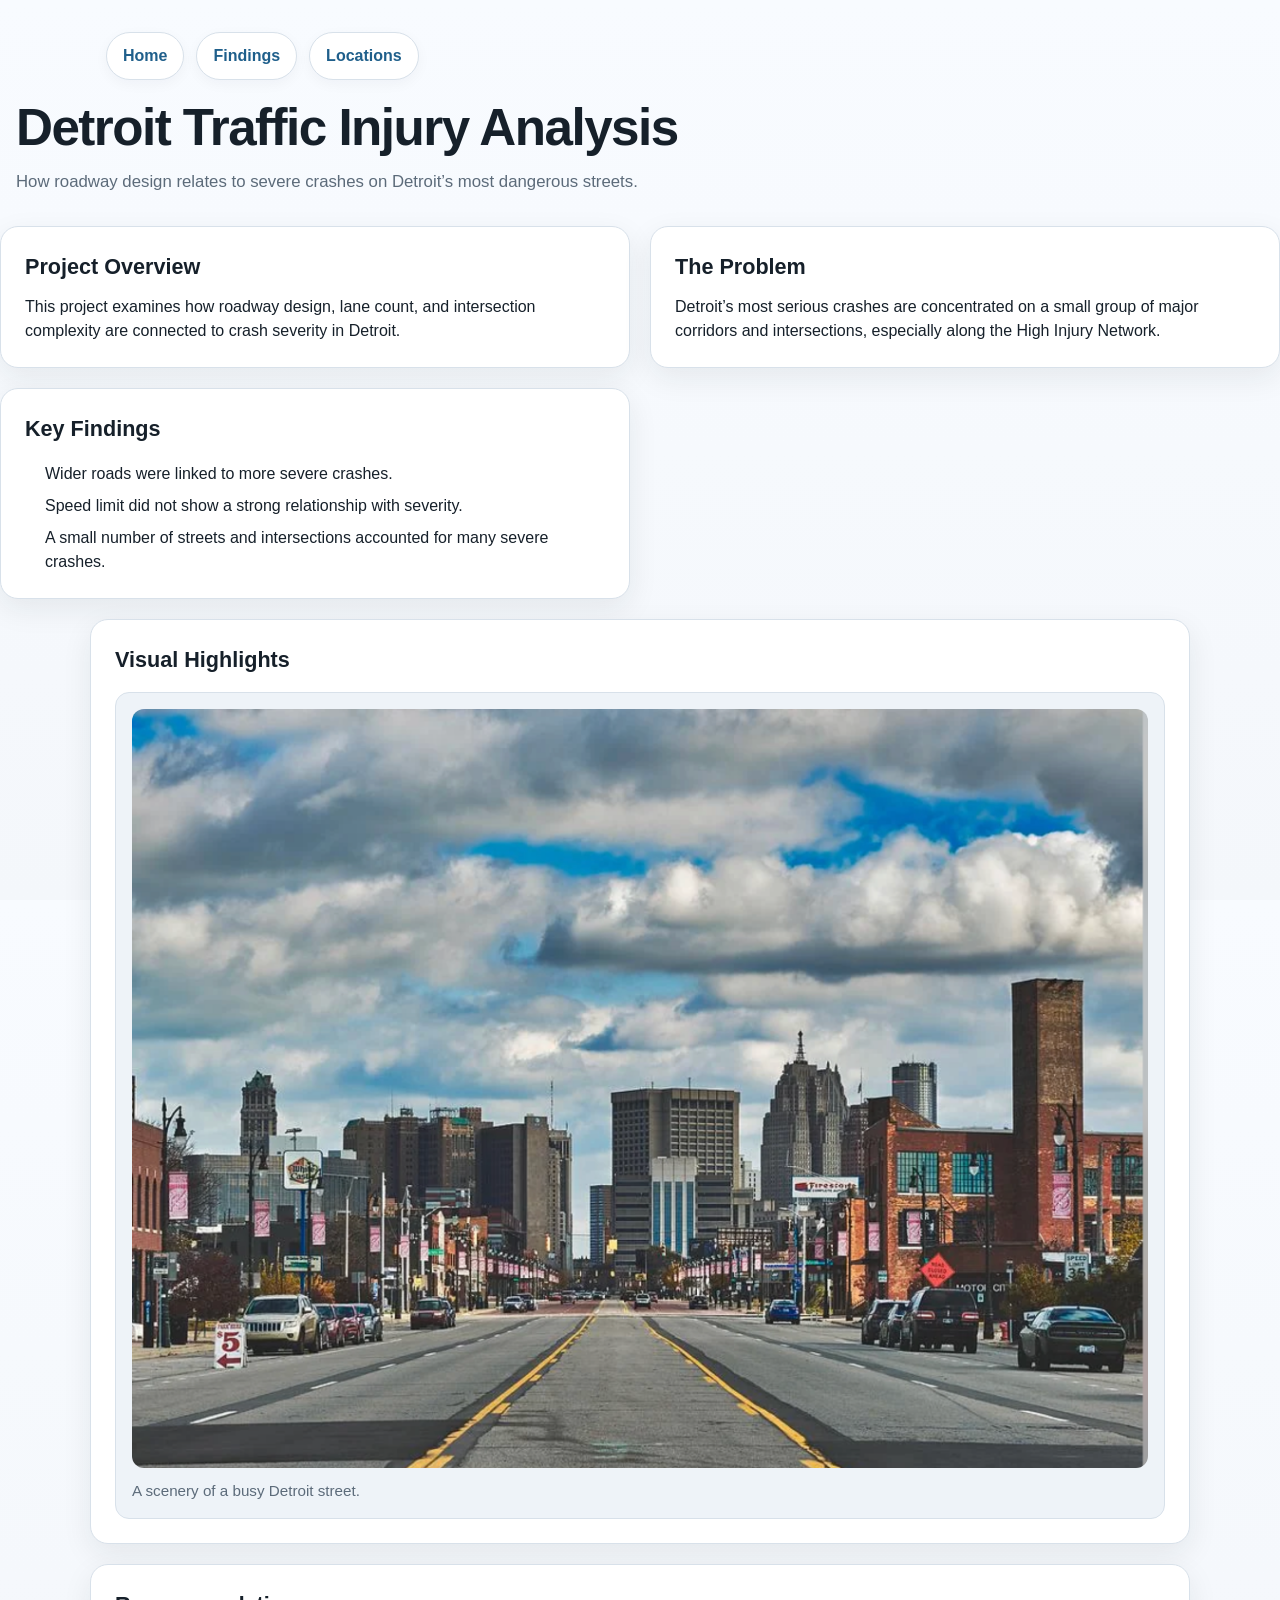
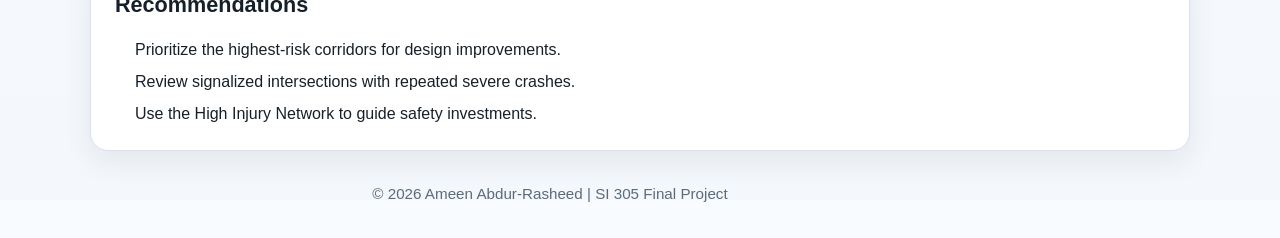
==== index.html @ bc42aa15 "Update index.html" ====
<!DOCTYPE html>
<html lang="en">
<head>
  <meta charset="UTF-8">
  <meta name="viewport" content="width=device-width, initial-scale=1.0">
  <title>Detroit Traffic Injury Analysis</title>
  <link rel="stylesheet" href="style.css">
  <link rel="stylesheet" href="reset.css">
</head>

<body>
  <header>
    <nav>
      <a href="index.html">Home</a>
      <a href="findings.html">Findings</a>
      <a href="locations.html">Locations</a>
    </nav>
    <h1>Detroit Traffic Injury Analysis</h1>
    <p>How roadway design relates to severe crashes on Detroit’s most dangerous streets.</p>
  </header>

  <main>
    <section>
      <h2>Project Overview</h2>
      <p>This project examines how roadway design, lane count, and intersection complexity are connected to crash severity in Detroit.</p>
    </section>

    <section>
      <h2>The Problem</h2>
      <p>Detroit’s most serious crashes are concentrated on a small group of major corridors and intersections, especially along the High Injury Network.</p>
    </section>

    <section>
      <h2>Key Findings</h2>
      <ul>
        <li>Wider roads were linked to more severe crashes.</li>
        <li>Speed limit did not show a strong relationship with severity.</li>
        <li>A small number of streets and intersections accounted for many severe crashes.</li>
      </ul>
    </section>

    <section>
      <h2>Visual Highlights</h2>

      <figure>
        <img src="img.detroit.png" alt="A Detroit street scene showing a busy roadway and city traffic">
        <figcaption>A scenery of a busy Detroit street.</figcaption>
      </figure>
      <!-- <p>The detailed charts and map used in the report support these findings and appear in the full project materials.</p> -->
    </section>
    <section>
      <h2>Recommendations</h2>
      <ul>
        <li>Prioritize the highest-risk corridors for design improvements.</li>
        <li>Review signalized intersections with repeated severe crashes.</li>
        <li>Use the High Injury Network to guide safety investments.</li>
      </ul>
    </section>
  </main>
    <footer>
        <p>&copy; 2026 Ameen Abdur-Rasheed | SI 305 Final Project</p>
    </footer>
</body>
</html>
---- style.css ----
/* styling the index.html */


:root {
  --bg: #f4f7fb;
  --surface: #ffffff;
  --surface-alt: #eef3f8;
  --text: #16202a;
  --muted: #5c6b7a;
  --accent: #1f5f8b;
  --accent-dark: #174963;
  --border: #d8e1ea;
  --shadow: 0 10px 30px rgba(22, 32, 42, 0.08);
  --radius: 18px;
}

* {
  box-sizing: border-box;
}

html {
  scroll-behavior: smooth;
}

body {
  margin: 0;
  font-family: Arial, Helvetica, sans-serif;
  background: linear-gradient(180deg, #f8fbff 0%, var(--bg) 100%);
  color: var(--text);
  line-height: 1.6;
}

a {
  color: var(--accent);
  text-decoration: none;
}

a:hover,
a:focus-visible {
  color: var(--accent-dark);
  text-decoration: underline;
}

header,
main,
footer {
  width: 100%;
}

header > *,
main > *,
footer > * {
  width: min(100%, 1100px);
  margin-left: auto;
  margin-right: auto;
  padding-left: 1rem;
  padding-right: 1rem;
}

header {
  padding: 2rem 0 1rem;
}

nav {
  display: flex;
  flex-wrap: wrap;
  gap: 0.75rem;
  margin-bottom: 1.25rem;
}

nav a {
  display: inline-block;
  padding: 0.7rem 1rem;
  border: 1px solid var(--border);
  border-radius: 999px;
  background: var(--surface);
  box-shadow: 0 4px 14px rgba(22, 32, 42, 0.04);
  font-weight: 700;
}

nav a:hover,
nav a:focus-visible {
  background: var(--accent);
  color: #fff;
  text-decoration: none;
}

h1 {
  margin: 0;
  font-size: clamp(2rem, 4vw, 3.4rem);
  line-height: 1.1;
  letter-spacing: -0.03em;
}

header p {
  margin: 0.75rem 0 0;
  color: var(--muted);
  font-size: 1.05rem;
}

main {
  display: grid;
  gap: 1.25rem;
  padding: 1rem 0 2rem;
}

section {
  background: var(--surface);
  border: 1px solid var(--border);
  border-radius: var(--radius);
  box-shadow: var(--shadow);
  padding: 1.5rem;
}

h2 {
  margin: 0 0 0.75rem;
  font-size: 1.35rem;
}

p {
  margin: 0;
}

section p + p,
section ul {
  margin-top: 1rem;
}

ul {
  margin: 0;
  padding-left: 1.25rem;
}

li + li {
  margin-top: 0.5rem;
}

figure {
  margin: 1rem 0 0;
  padding: 1rem;
  background: var(--surface-alt);
  border-radius: 14px;
  border: 1px solid var(--border);
}

img {
  width: 100%;
  height: auto;
  display: block;
  border-radius: 12px;
}

figcaption {
  margin-top: 0.75rem;
  color: var(--muted);
  font-size: 0.95rem;
}

footer {
  padding: 0 0 2rem;
}

footer p {
  text-align: center;
  color: var(--muted);
  font-size: 0.95rem;
}

@media (min-width: 800px) {
  main {
    grid-template-columns: repeat(2, minmax(0, 1fr));
  }

  main > section:nth-child(4),
  main > section:nth-child(5) {
    grid-column: 1 / -1;
  }
}
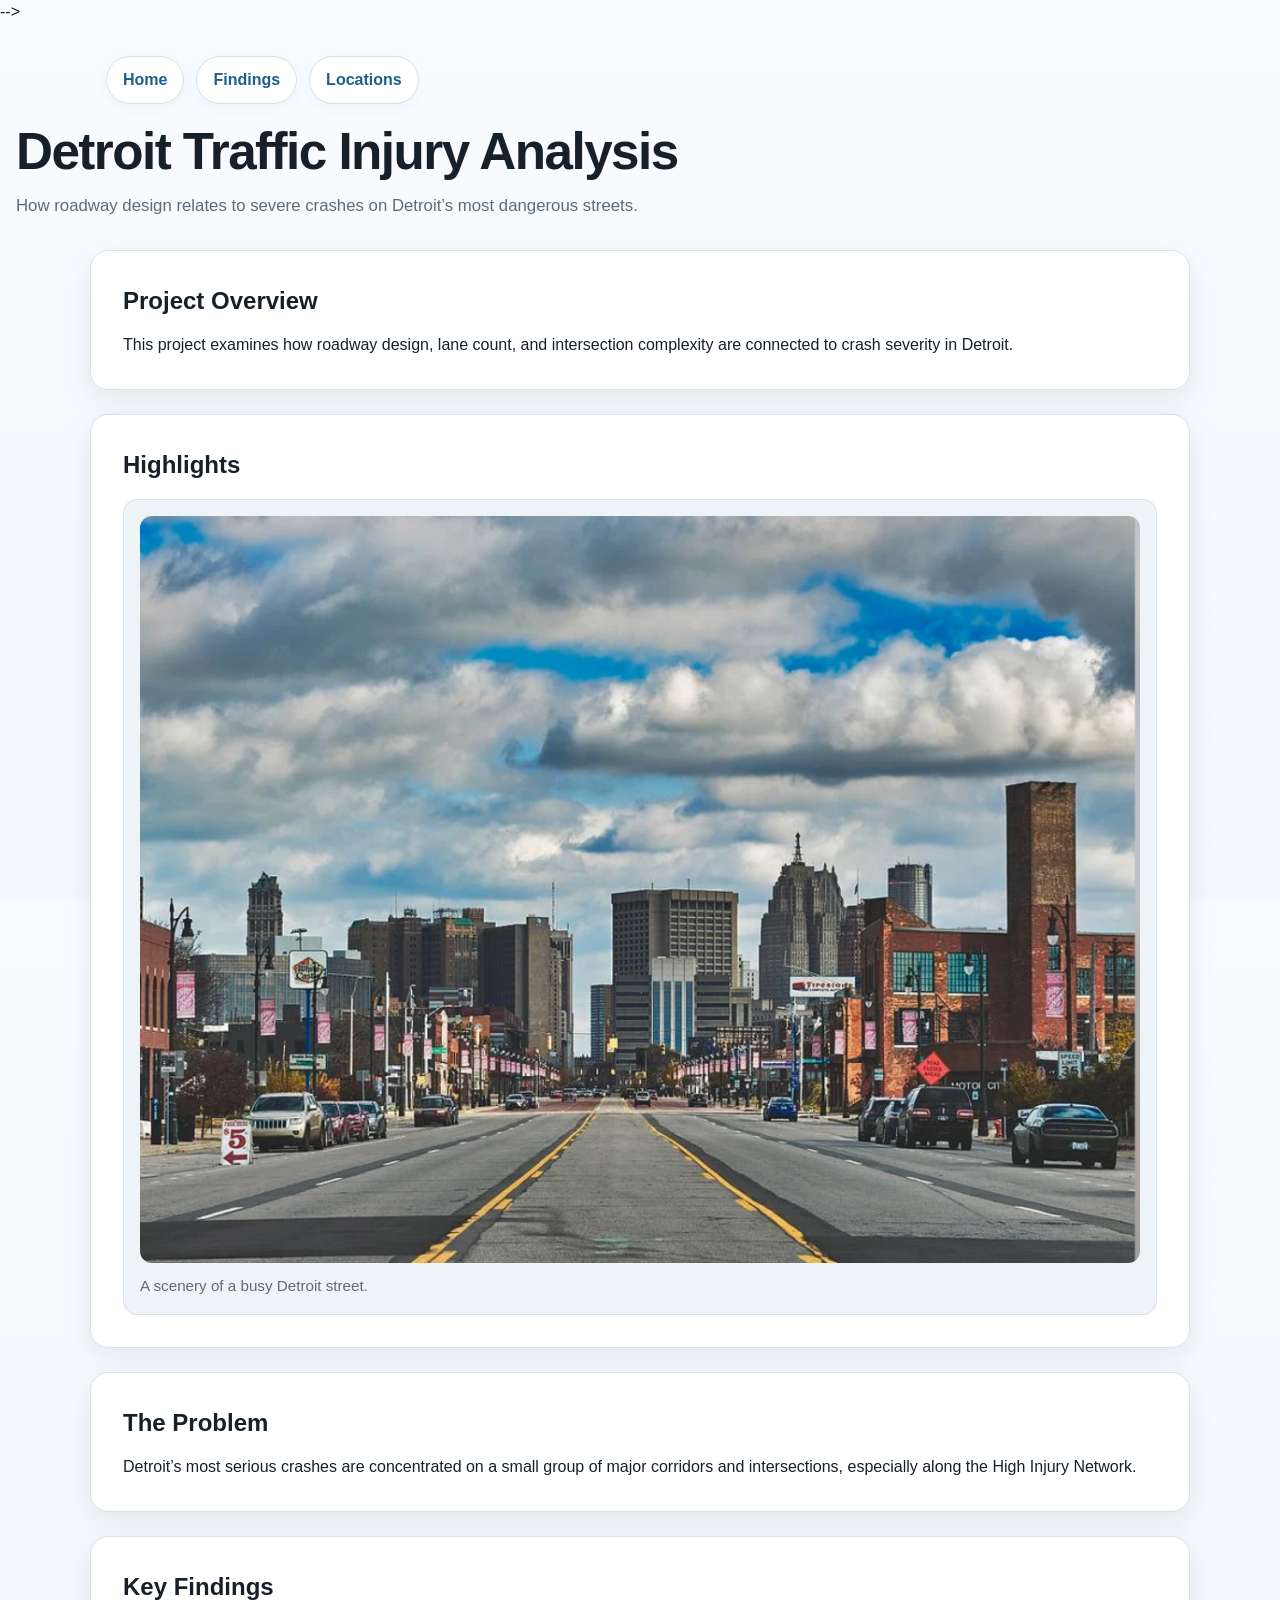
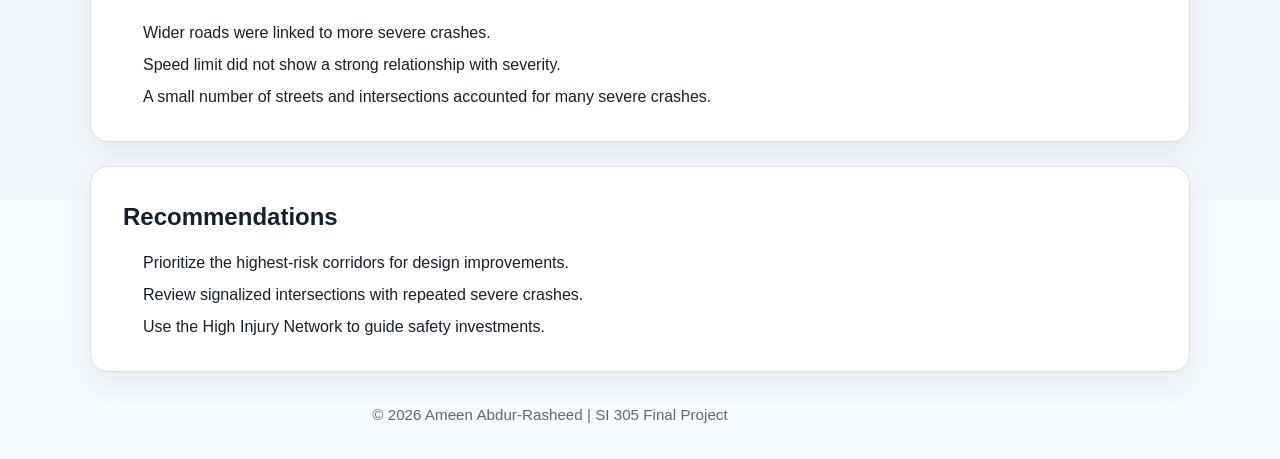
==== commit fbe78062: "Update index.html and style.css" ====
--- a/index.html
+++ b/index.html
@@ -1,4 +1,4 @@
-<!DOCTYPE html>
+<!-- <!DOCTYPE html>
 <html lang="en">
 <head>
   <meta charset="UTF-8">
@@ -47,7 +47,7 @@
         <figcaption>A scenery of a busy Detroit street.</figcaption>
       </figure>
       <!-- <p>The detailed charts and map used in the report support these findings and appear in the full project materials.</p> -->
-    </section>
+    <!-- </section>
     <section>
       <h2>Recommendations</h2>
       <ul>
@@ -61,4 +61,68 @@
         <p>&copy; 2026 Ameen Abdur-Rasheed | SI 305 Final Project</p>
     </footer>
 </body>
-</html>+</html> --> -->
+
+<!DOCTYPE html>
+<html lang="en">
+<head>
+  <meta charset="UTF-8">
+  <meta name="viewport" content="width=device-width, initial-scale=1.0">
+  <title>Detroit Traffic Injury Analysis</title>
+  <link rel="stylesheet" href="style.css">
+  <link rel="stylesheet" href="reset.css">
+</head>
+<body>
+  <header>
+    <nav>
+      <a href="index.html">Home</a>
+      <a href="findings.html">Findings</a>
+      <a href="locations.html">Locations</a>
+    </nav>
+    <h1>Detroit Traffic Injury Analysis</h1>
+    <p>How roadway design relates to severe crashes on Detroit’s most dangerous streets.</p>
+  </header>
+
+  <main>
+    <section>
+      <h2>Project Overview</h2>
+      <p>This project examines how roadway design, lane count, and intersection complexity are connected to crash severity in Detroit.</p>
+    </section>
+
+    <section>
+      <h2>Highlights</h2>
+      <figure>
+        <img src="img.detroit.png" alt="A Detroit street scene showing a busy roadway and city traffic">
+        <figcaption>A scenery of a busy Detroit street.</figcaption>
+      </figure>
+    </section>
+
+    <section>
+      <h2>The Problem</h2>
+      <p>Detroit’s most serious crashes are concentrated on a small group of major corridors and intersections, especially along the High Injury Network.</p>
+    </section>
+
+    <section>
+      <h2>Key Findings</h2>
+      <ul>
+        <li>Wider roads were linked to more severe crashes.</li>
+        <li>Speed limit did not show a strong relationship with severity.</li>
+        <li>A small number of streets and intersections accounted for many severe crashes.</li>
+      </ul>
+    </section>
+
+    <section>
+      <h2>Recommendations</h2>
+      <ul>
+        <li>Prioritize the highest-risk corridors for design improvements.</li>
+        <li>Review signalized intersections with repeated severe crashes.</li>
+        <li>Use the High Injury Network to guide safety investments.</li>
+      </ul>
+    </section>
+  </main>
+
+  <footer>
+    <p>&copy; 2026 Ameen Abdur-Rasheed | SI 305 Final Project</p>
+  </footer>
+</body>
+</html>
--- a/style.css
+++ b/style.css
@@ -1,5 +1,181 @@
 /* styling the index.html */
 
+
+/* :root {
+  --bg: #f4f7fb;
+  --surface: #ffffff;
+  --surface-alt: #eef3f8;
+  --text: #16202a;
+  --muted: #5c6b7a;
+  --accent: #1f5f8b;
+  --accent-dark: #174963;
+  --border: #d8e1ea;
+  --shadow: 0 10px 30px rgba(22, 32, 42, 0.08);
+  --radius: 18px;
+}
+
+* {
+  box-sizing: border-box;
+}
+
+html {
+  scroll-behavior: smooth;
+}
+
+body {
+  margin: 0;
+  font-family: Arial, Helvetica, sans-serif;
+  background: linear-gradient(180deg, #f8fbff 0%, var(--bg) 100%);
+  color: var(--text);
+  line-height: 1.6;
+}
+
+a {
+  color: var(--accent);
+  text-decoration: none;
+}
+
+a:hover,
+a:focus-visible {
+  color: var(--accent-dark);
+  text-decoration: underline;
+}
+
+header,
+main,
+footer {
+  width: 100%;
+}
+
+header > *,
+main > *,
+footer > * {
+  width: min(100%, 1100px);
+  margin-left: auto;
+  margin-right: auto;
+  padding-left: 1rem;
+  padding-right: 1rem;
+}
+
+header {
+  padding: 2rem 0 1rem;
+}
+
+nav {
+  display: flex;
+  flex-wrap: wrap;
+  gap: 0.75rem;
+  margin-bottom: 1.25rem;
+}
+
+nav a {
+  display: inline-block;
+  padding: 0.7rem 1rem;
+  border: 1px solid var(--border);
+  border-radius: 999px;
+  background: var(--surface);
+  box-shadow: 0 4px 14px rgba(22, 32, 42, 0.04);
+  font-weight: 700;
+}
+
+nav a:hover,
+nav a:focus-visible {
+  background: var(--accent);
+  color: #fff;
+  text-decoration: none;
+}
+
+h1 {
+  margin: 0;
+  font-size: clamp(2rem, 4vw, 3.4rem);
+  line-height: 1.1;
+  letter-spacing: -0.03em;
+}
+
+header p {
+  margin: 0.75rem 0 0;
+  color: var(--muted);
+  font-size: 1.05rem;
+}
+
+main {
+  display: grid;
+  gap: 1.25rem;
+  padding: 1rem 0 2rem;
+}
+
+section {
+  background: var(--surface);
+  border: 1px solid var(--border);
+  border-radius: var(--radius);
+  box-shadow: var(--shadow);
+  padding: 1.5rem;
+}
+
+h2 {
+  margin: 0 0 0.75rem;
+  font-size: 1.35rem;
+}
+
+p {
+  margin: 0;
+}
+
+section p + p,
+section ul {
+  margin-top: 1rem;
+}
+
+ul {
+  margin: 0;
+  padding-left: 1.25rem;
+}
+
+li + li {
+  margin-top: 0.5rem;
+}
+
+figure {
+  margin: 1rem 0 0;
+  padding: 1rem;
+  background: var(--surface-alt);
+  border-radius: 14px;
+  border: 1px solid var(--border);
+}
+
+img {
+  width: 100%;
+  height: auto;
+  display: block;
+  border-radius: 12px;
+}
+
+figcaption {
+  margin-top: 0.75rem;
+  color: var(--muted);
+  font-size: 0.95rem;
+}
+
+footer {
+  padding: 0 0 2rem;
+}
+
+footer p {
+  text-align: center;
+  color: var(--muted);
+  font-size: 0.95rem;
+}
+
+@media (min-width: 800px) {
+  main {
+    grid-template-columns: repeat(2, minmax(0, 1fr));
+  }
+
+  main > section:nth-child(4),
+  main > section:nth-child(5) {
+    grid-column: 1 / -1;
+  }
+} */
 
 :root {
   --bg: #f4f7fb;
@@ -99,8 +275,9 @@
 }
 
 main {
-  display: grid;
-  gap: 1.25rem;
+  display: flex;
+  flex-direction: column;
+  gap: 1.5rem;
   padding: 1rem 0 2rem;
 }
 
@@ -109,12 +286,12 @@
   border: 1px solid var(--border);
   border-radius: var(--radius);
   box-shadow: var(--shadow);
-  padding: 1.5rem;
+  padding: 2rem;
 }
 
 h2 {
-  margin: 0 0 0.75rem;
-  font-size: 1.35rem;
+  margin: 0 0 0.9rem;
+  font-size: 1.5rem;
 }
 
 p {
@@ -164,15 +341,4 @@
   text-align: center;
   color: var(--muted);
   font-size: 0.95rem;
-}
-
-@media (min-width: 800px) {
-  main {
-    grid-template-columns: repeat(2, minmax(0, 1fr));
-  }
-
-  main > section:nth-child(4),
-  main > section:nth-child(5) {
-    grid-column: 1 / -1;
-  }
 }
--- a/style.css
+++ b/style.css
@@ -1,5 +1,181 @@
 /* styling the index.html */
 
+
+/* :root {
+  --bg: #f4f7fb;
+  --surface: #ffffff;
+  --surface-alt: #eef3f8;
+  --text: #16202a;
+  --muted: #5c6b7a;
+  --accent: #1f5f8b;
+  --accent-dark: #174963;
+  --border: #d8e1ea;
+  --shadow: 0 10px 30px rgba(22, 32, 42, 0.08);
+  --radius: 18px;
+}
+
+* {
+  box-sizing: border-box;
+}
+
+html {
+  scroll-behavior: smooth;
+}
+
+body {
+  margin: 0;
+  font-family: Arial, Helvetica, sans-serif;
+  background: linear-gradient(180deg, #f8fbff 0%, var(--bg) 100%);
+  color: var(--text);
+  line-height: 1.6;
+}
+
+a {
+  color: var(--accent);
+  text-decoration: none;
+}
+
+a:hover,
+a:focus-visible {
+  color: var(--accent-dark);
+  text-decoration: underline;
+}
+
+header,
+main,
+footer {
+  width: 100%;
+}
+
+header > *,
+main > *,
+footer > * {
+  width: min(100%, 1100px);
+  margin-left: auto;
+  margin-right: auto;
+  padding-left: 1rem;
+  padding-right: 1rem;
+}
+
+header {
+  padding: 2rem 0 1rem;
+}
+
+nav {
+  display: flex;
+  flex-wrap: wrap;
+  gap: 0.75rem;
+  margin-bottom: 1.25rem;
+}
+
+nav a {
+  display: inline-block;
+  padding: 0.7rem 1rem;
+  border: 1px solid var(--border);
+  border-radius: 999px;
+  background: var(--surface);
+  box-shadow: 0 4px 14px rgba(22, 32, 42, 0.04);
+  font-weight: 700;
+}
+
+nav a:hover,
+nav a:focus-visible {
+  background: var(--accent);
+  color: #fff;
+  text-decoration: none;
+}
+
+h1 {
+  margin: 0;
+  font-size: clamp(2rem, 4vw, 3.4rem);
+  line-height: 1.1;
+  letter-spacing: -0.03em;
+}
+
+header p {
+  margin: 0.75rem 0 0;
+  color: var(--muted);
+  font-size: 1.05rem;
+}
+
+main {
+  display: grid;
+  gap: 1.25rem;
+  padding: 1rem 0 2rem;
+}
+
+section {
+  background: var(--surface);
+  border: 1px solid var(--border);
+  border-radius: var(--radius);
+  box-shadow: var(--shadow);
+  padding: 1.5rem;
+}
+
+h2 {
+  margin: 0 0 0.75rem;
+  font-size: 1.35rem;
+}
+
+p {
+  margin: 0;
+}
+
+section p + p,
+section ul {
+  margin-top: 1rem;
+}
+
+ul {
+  margin: 0;
+  padding-left: 1.25rem;
+}
+
+li + li {
+  margin-top: 0.5rem;
+}
+
+figure {
+  margin: 1rem 0 0;
+  padding: 1rem;
+  background: var(--surface-alt);
+  border-radius: 14px;
+  border: 1px solid var(--border);
+}
+
+img {
+  width: 100%;
+  height: auto;
+  display: block;
+  border-radius: 12px;
+}
+
+figcaption {
+  margin-top: 0.75rem;
+  color: var(--muted);
+  font-size: 0.95rem;
+}
+
+footer {
+  padding: 0 0 2rem;
+}
+
+footer p {
+  text-align: center;
+  color: var(--muted);
+  font-size: 0.95rem;
+}
+
+@media (min-width: 800px) {
+  main {
+    grid-template-columns: repeat(2, minmax(0, 1fr));
+  }
+
+  main > section:nth-child(4),
+  main > section:nth-child(5) {
+    grid-column: 1 / -1;
+  }
+} */
 
 :root {
   --bg: #f4f7fb;
@@ -99,8 +275,9 @@
 }
 
 main {
-  display: grid;
-  gap: 1.25rem;
+  display: flex;
+  flex-direction: column;
+  gap: 1.5rem;
   padding: 1rem 0 2rem;
 }
 
@@ -109,12 +286,12 @@
   border: 1px solid var(--border);
   border-radius: var(--radius);
   box-shadow: var(--shadow);
-  padding: 1.5rem;
+  padding: 2rem;
 }
 
 h2 {
-  margin: 0 0 0.75rem;
-  font-size: 1.35rem;
+  margin: 0 0 0.9rem;
+  font-size: 1.5rem;
 }
 
 p {
@@ -164,15 +341,4 @@
   text-align: center;
   color: var(--muted);
   font-size: 0.95rem;
-}
-
-@media (min-width: 800px) {
-  main {
-    grid-template-columns: repeat(2, minmax(0, 1fr));
-  }
-
-  main > section:nth-child(4),
-  main > section:nth-child(5) {
-    grid-column: 1 / -1;
-  }
 }
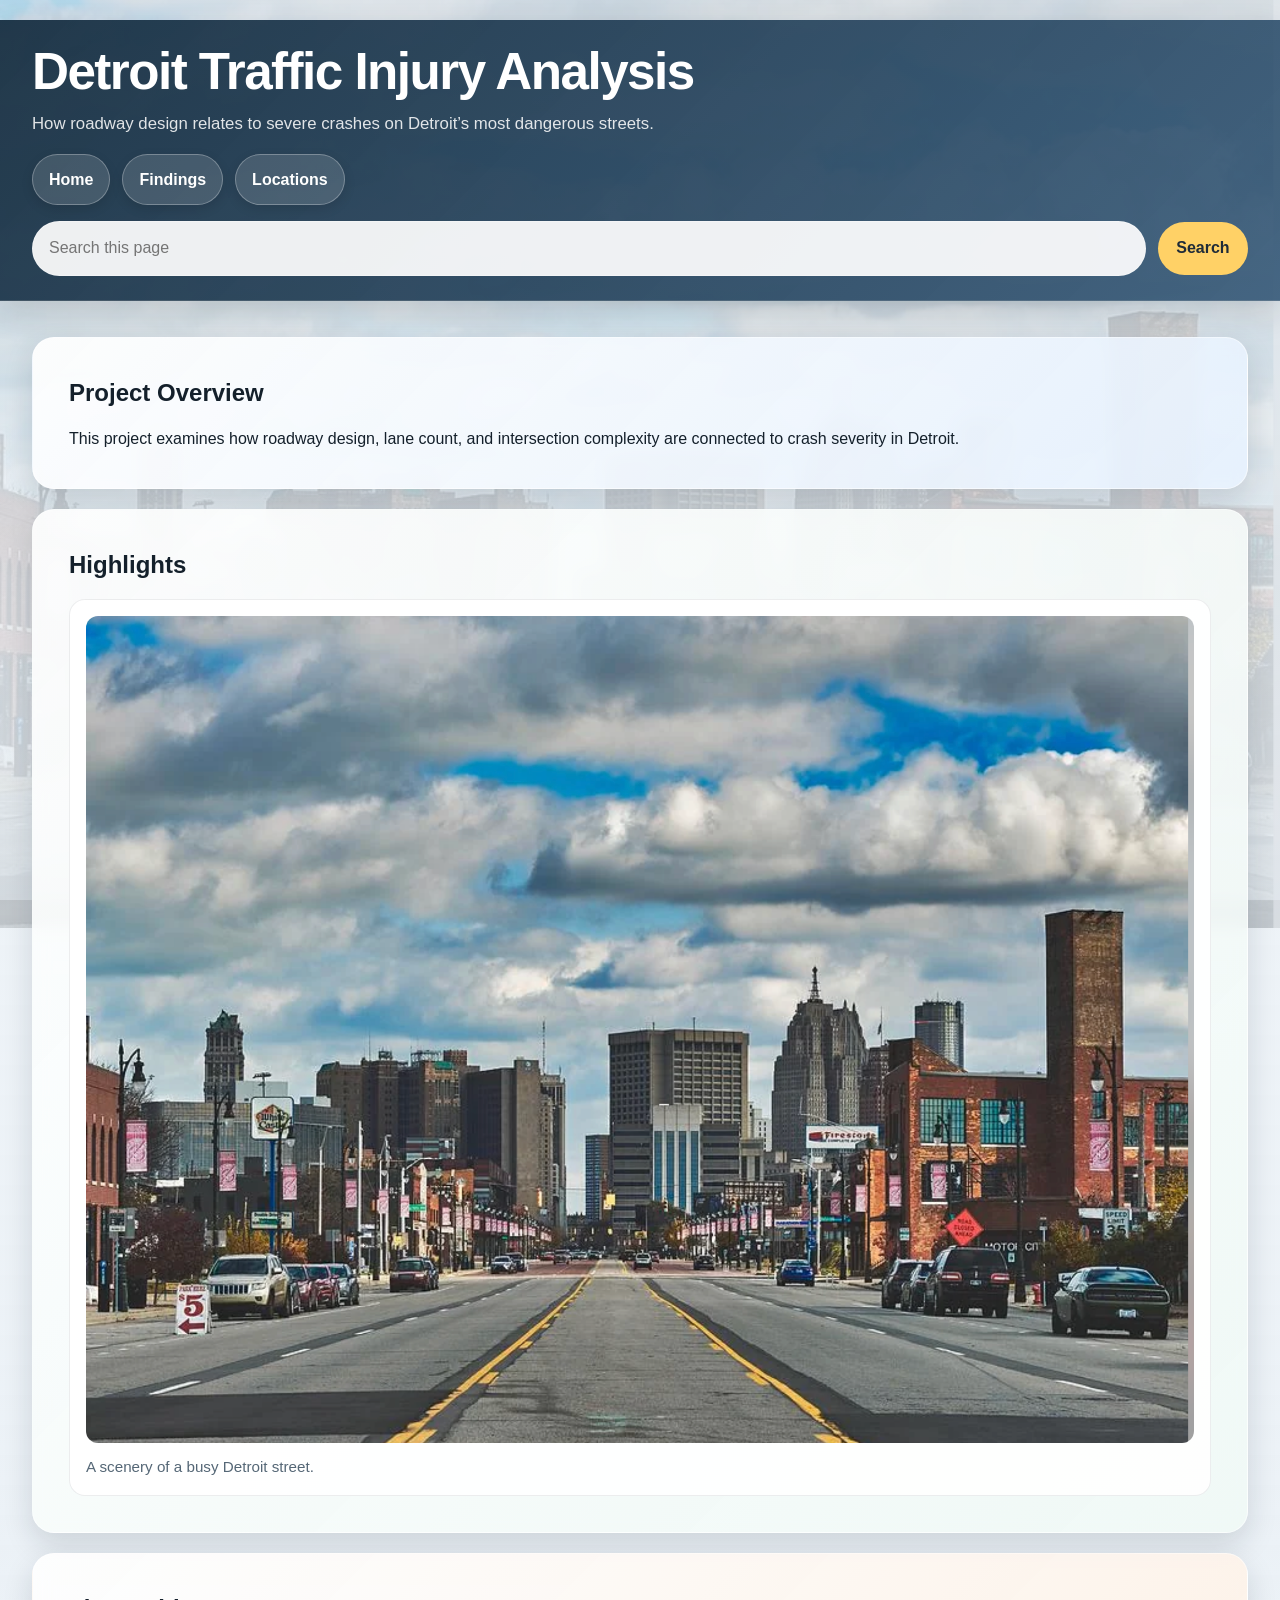
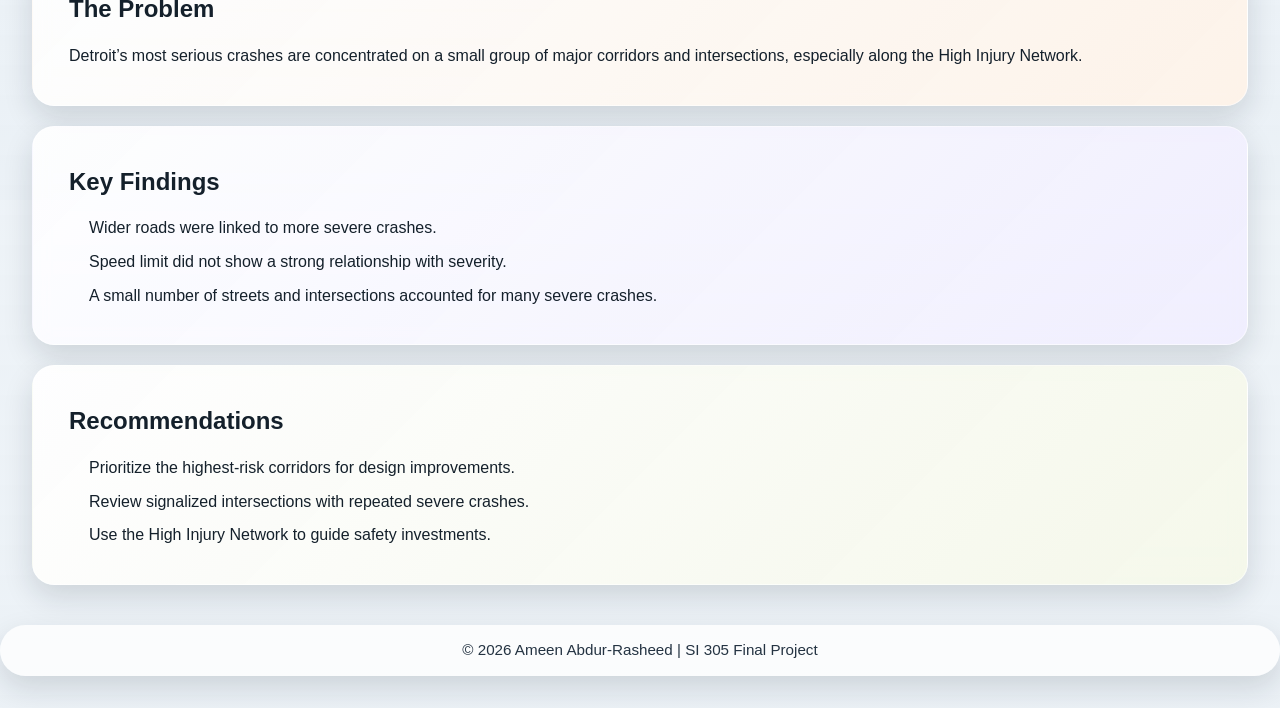
==== commit dc04026c: "Update index.html and style.css" ====
--- a/index.html
+++ b/index.html
@@ -1,69 +1,4 @@
 <!-- <!DOCTYPE html>
-<html lang="en">
-<head>
-  <meta charset="UTF-8">
-  <meta name="viewport" content="width=device-width, initial-scale=1.0">
-  <title>Detroit Traffic Injury Analysis</title>
-  <link rel="stylesheet" href="style.css">
-  <link rel="stylesheet" href="reset.css">
-</head>
-
-<body>
-  <header>
-    <nav>
-      <a href="index.html">Home</a>
-      <a href="findings.html">Findings</a>
-      <a href="locations.html">Locations</a>
-    </nav>
-    <h1>Detroit Traffic Injury Analysis</h1>
-    <p>How roadway design relates to severe crashes on Detroit’s most dangerous streets.</p>
-  </header>
-
-  <main>
-    <section>
-      <h2>Project Overview</h2>
-      <p>This project examines how roadway design, lane count, and intersection complexity are connected to crash severity in Detroit.</p>
-    </section>
-
-    <section>
-      <h2>The Problem</h2>
-      <p>Detroit’s most serious crashes are concentrated on a small group of major corridors and intersections, especially along the High Injury Network.</p>
-    </section>
-
-    <section>
-      <h2>Key Findings</h2>
-      <ul>
-        <li>Wider roads were linked to more severe crashes.</li>
-        <li>Speed limit did not show a strong relationship with severity.</li>
-        <li>A small number of streets and intersections accounted for many severe crashes.</li>
-      </ul>
-    </section>
-
-    <section>
-      <h2>Visual Highlights</h2>
-
-      <figure>
-        <img src="img.detroit.png" alt="A Detroit street scene showing a busy roadway and city traffic">
-        <figcaption>A scenery of a busy Detroit street.</figcaption>
-      </figure>
-      <!-- <p>The detailed charts and map used in the report support these findings and appear in the full project materials.</p> -->
-    <!-- </section>
-    <section>
-      <h2>Recommendations</h2>
-      <ul>
-        <li>Prioritize the highest-risk corridors for design improvements.</li>
-        <li>Review signalized intersections with repeated severe crashes.</li>
-        <li>Use the High Injury Network to guide safety investments.</li>
-      </ul>
-    </section>
-  </main>
-    <footer>
-        <p>&copy; 2026 Ameen Abdur-Rasheed | SI 305 Final Project</p>
-    </footer>
-</body>
-</html> --> -->
-
-<!DOCTYPE html>
 <html lang="en">
 <head>
   <meta charset="UTF-8">
@@ -125,4 +60,77 @@
     <p>&copy; 2026 Ameen Abdur-Rasheed | SI 305 Final Project</p>
   </footer>
 </body>
-</html>
+</html> -->
+
+<!DOCTYPE html>
+<html lang="en">
+<head>
+  <meta charset="UTF-8">
+  <meta name="viewport" content="width=device-width, initial-scale=1.0">
+  <title>Detroit Traffic Injury Analysis</title>
+  <link rel="stylesheet" href="reset.css">
+  <link rel="stylesheet" href="style.css">
+</head>
+<body>
+  <header class="site-header">
+    <div class="hero-card">
+      <h1>Detroit Traffic Injury Analysis</h1>
+      <p>How roadway design relates to severe crashes on Detroit’s most dangerous streets.</p>
+
+      <nav aria-label="Main navigation">
+        <a href="index.html">Home</a>
+        <a href="findings.html">Findings</a>
+        <a href="locations.html">Locations</a>
+      </nav>
+
+      <form class="search-bar" action="#" method="get">
+        <label class="sr-only" for="site-search">Search this page</label>
+        <input id="site-search" type="search" name="q" placeholder="Search this page">
+        <button type="submit">Search</button>
+      </form>
+    </div>
+  </header>
+
+  <main>
+    <section class="panel panel-overview">
+      <h2>Project Overview</h2>
+      <p>This project examines how roadway design, lane count, and intersection complexity are connected to crash severity in Detroit.</p>
+    </section>
+
+    <section class="panel panel-highlights">
+      <h2>Highlights</h2>
+      <figure>
+        <img src="img.detroit.png" alt="A Detroit street scene showing a busy roadway and city traffic">
+        <figcaption>A scenery of a busy Detroit street.</figcaption>
+      </figure>
+    </section>
+
+    <section class="panel panel-problem">
+      <h2>The Problem</h2>
+      <p>Detroit’s most serious crashes are concentrated on a small group of major corridors and intersections, especially along the High Injury Network.</p>
+    </section>
+
+    <section class="panel panel-findings">
+      <h2>Key Findings</h2>
+      <ul>
+        <li>Wider roads were linked to more severe crashes.</li>
+        <li>Speed limit did not show a strong relationship with severity.</li>
+        <li>A small number of streets and intersections accounted for many severe crashes.</li>
+      </ul>
+    </section>
+
+    <section class="panel panel-recommendations">
+      <h2>Recommendations</h2>
+      <ul>
+        <li>Prioritize the highest-risk corridors for design improvements.</li>
+        <li>Review signalized intersections with repeated severe crashes.</li>
+        <li>Use the High Injury Network to guide safety investments.</li>
+      </ul>
+    </section>
+  </main>
+
+  <footer>
+    <p>&copy; 2026 Ameen Abdur-Rasheed | SI 305 Final Project</p>
+  </footer>
+</body>
+</html>
--- a/style.css
+++ b/style.css
@@ -1,6 +1,3 @@
-/* styling the index.html */
-
-
 /* :root {
   --bg: #f4f7fb;
   --surface: #ffffff;
@@ -99,8 +96,9 @@
 }
 
 main {
-  display: grid;
-  gap: 1.25rem;
+  display: flex;
+  flex-direction: column;
+  gap: 1.5rem;
   padding: 1rem 0 2rem;
 }
 
@@ -109,12 +107,12 @@
   border: 1px solid var(--border);
   border-radius: var(--radius);
   box-shadow: var(--shadow);
-  padding: 1.5rem;
+  padding: 2rem;
 }
 
 h2 {
-  margin: 0 0 0.75rem;
-  font-size: 1.35rem;
+  margin: 0 0 0.9rem;
+  font-size: 1.5rem;
 }
 
 p {
@@ -164,30 +162,20 @@
   text-align: center;
   color: var(--muted);
   font-size: 0.95rem;
-}
-
-@media (min-width: 800px) {
-  main {
-    grid-template-columns: repeat(2, minmax(0, 1fr));
-  }
-
-  main > section:nth-child(4),
-  main > section:nth-child(5) {
-    grid-column: 1 / -1;
-  }
 } */
 
+
 :root {
-  --bg: #f4f7fb;
-  --surface: #ffffff;
-  --surface-alt: #eef3f8;
-  --text: #16202a;
-  --muted: #5c6b7a;
+  --text: #14202b;
+  --muted: #556776;
   --accent: #1f5f8b;
   --accent-dark: #174963;
-  --border: #d8e1ea;
-  --shadow: 0 10px 30px rgba(22, 32, 42, 0.08);
-  --radius: 18px;
+  --border: rgba(255, 255, 255, 0.5);
+  --card: rgba(255, 255, 255, 0.84);
+  --card-strong: rgba(255, 255, 255, 0.92);
+  --shadow: 0 12px 30px rgba(17, 28, 39, 0.14);
+  --radius: 22px;
+  --page-bg: #d9e5ef;
 }
 
 * {
@@ -201,9 +189,11 @@
 body {
   margin: 0;
   font-family: Arial, Helvetica, sans-serif;
-  background: linear-gradient(180deg, #f8fbff 0%, var(--bg) 100%);
   color: var(--text);
   line-height: 1.6;
+  background:
+    linear-gradient(rgba(232, 239, 245, 0.76), rgba(232, 239, 245, 0.88)),
+    url("img.detroit.png") center/cover fixed no-repeat;
 }
 
 a {
@@ -217,90 +207,149 @@
   text-decoration: underline;
 }
 
-header,
+.site-header {
+  width: 100%;
+  padding: 1.25rem 0 0.75rem;
+}
+
+.hero-card,
 main,
-footer {
-  width: 100%;
-}
-
-header > *,
-main > *,
-footer > * {
-  width: min(100%, 1100px);
-  margin-left: auto;
-  margin-right: auto;
+footer p {
+  width: 100%;
   padding-left: 1rem;
   padding-right: 1rem;
 }
 
-header {
-  padding: 2rem 0 1rem;
+.hero-card {
+  padding-top: 1.25rem;
+  padding-bottom: 1.25rem;
+  background: linear-gradient(135deg, rgba(18, 42, 61, 0.92), rgba(48, 84, 116, 0.88));
+  color: #fff;
+  box-shadow: var(--shadow);
+  border-bottom: 1px solid rgba(255, 255, 255, 0.15);
+}
+
+.hero-card h1,
+.hero-card p,
+.hero-card nav,
+.hero-card .search-bar {
+  width: 100%;
+}
+
+.hero-card h1 {
+  margin: 0;
+  font-size: clamp(2rem, 4vw, 3.5rem);
+  line-height: 1.08;
+  letter-spacing: -0.03em;
+}
+
+.hero-card p {
+  margin: 0.75rem 0 1rem;
+  color: rgba(255, 255, 255, 0.86);
+  font-size: 1.05rem;
 }
 
 nav {
   display: flex;
   flex-wrap: wrap;
   gap: 0.75rem;
-  margin-bottom: 1.25rem;
+  margin: 0.25rem 0 1rem;
 }
 
 nav a {
   display: inline-block;
-  padding: 0.7rem 1rem;
-  border: 1px solid var(--border);
+  padding: 0.72rem 1rem;
   border-radius: 999px;
-  background: var(--surface);
-  box-shadow: 0 4px 14px rgba(22, 32, 42, 0.04);
+  border: 1px solid rgba(255, 255, 255, 0.28);
+  background: rgba(255, 255, 255, 0.14);
+  color: #fff;
   font-weight: 700;
+  box-shadow: 0 4px 12px rgba(0, 0, 0, 0.12);
 }
 
 nav a:hover,
 nav a:focus-visible {
-  background: var(--accent);
-  color: #fff;
+  background: #fff;
+  color: var(--accent-dark);
   text-decoration: none;
 }
 
-h1 {
-  margin: 0;
-  font-size: clamp(2rem, 4vw, 3.4rem);
-  line-height: 1.1;
-  letter-spacing: -0.03em;
-}
-
-header p {
-  margin: 0.75rem 0 0;
-  color: var(--muted);
-  font-size: 1.05rem;
+.search-bar {
+  display: flex;
+  gap: 0.75rem;
+  flex-wrap: wrap;
+  align-items: center;
+}
+
+.search-bar input {
+  flex: 1 1 240px;
+  padding: 0.85rem 1rem;
+  border: 1px solid rgba(255, 255, 255, 0.28);
+  border-radius: 999px;
+  background: rgba(255, 255, 255, 0.92);
+  color: var(--text);
+  outline: none;
+}
+
+.search-bar button {
+  padding: 0.85rem 1.15rem;
+  border: 0;
+  border-radius: 999px;
+  background: #ffd166;
+  color: #1f2b38;
+  font-weight: 700;
+  cursor: pointer;
+}
+
+.search-bar button:hover,
+.search-bar button:focus-visible {
+  background: #ffbf3c;
 }
 
 main {
   display: flex;
   flex-direction: column;
-  gap: 1.5rem;
-  padding: 1rem 0 2rem;
-}
-
-section {
-  background: var(--surface);
+  gap: 1.25rem;
+  padding: 1rem 1rem 2rem;
+}
+
+.panel {
+  padding: 2rem;
+  border-radius: var(--radius);
   border: 1px solid var(--border);
-  border-radius: var(--radius);
   box-shadow: var(--shadow);
-  padding: 2rem;
-}
-
-h2 {
+  backdrop-filter: blur(8px);
+  background: var(--card);
+}
+
+.panel h2 {
   margin: 0 0 0.9rem;
   font-size: 1.5rem;
 }
 
-p {
-  margin: 0;
-}
-
-section p + p,
-section ul {
-  margin-top: 1rem;
+.panel p,
+.panel li {
+  color: var(--text);
+}
+
+.panel-overview {
+  background: linear-gradient(135deg, rgba(255, 255, 255, 0.92), rgba(231, 242, 255, 0.88));
+}
+
+.panel-highlights {
+  background: linear-gradient(135deg, rgba(255, 255, 255, 0.9), rgba(240, 249, 246, 0.88));
+}
+
+.panel-problem {
+  background: linear-gradient(135deg, rgba(255, 255, 255, 0.9), rgba(255, 242, 231, 0.88));
+}
+
+.panel-findings {
+  background: linear-gradient(135deg, rgba(255, 255, 255, 0.9), rgba(240, 237, 255, 0.88));
+}
+
+.panel-recommendations {
+  background: linear-gradient(135deg, rgba(255, 255, 255, 0.92), rgba(245, 248, 232, 0.9));
 }
 
 ul {
@@ -313,11 +362,11 @@
 }
 
 figure {
-  margin: 1rem 0 0;
+  margin: 0;
   padding: 1rem;
-  background: var(--surface-alt);
-  border-radius: 14px;
-  border: 1px solid var(--border);
+  border-radius: 16px;
+  background: var(--card-strong);
+  border: 1px solid rgba(20, 32, 43, 0.08);
 }
 
 img {
@@ -338,7 +387,47 @@
 }
 
 footer p {
+  margin: 0;
   text-align: center;
-  color: var(--muted);
+  color: #243342;
   font-size: 0.95rem;
-}+  background: rgba(255, 255, 255, 0.78);
+  border-radius: 999px;
+  padding: 0.85rem 1rem;
+  box-shadow: var(--shadow);
+}
+
+.sr-only {
+  position: absolute;
+  width: 1px;
+  height: 1px;
+  padding: 0;
+  margin: -1px;
+  overflow: hidden;
+  clip-path: inset(50%);
+  white-space: nowrap;
+  border: 0;
+}
+
+@media (min-width: 700px) {
+  .hero-card,
+  main,
+  footer p {
+    padding-left: 2rem;
+    padding-right: 2rem;
+  }
+
+  .hero-card {
+    padding-top: 1.5rem;
+    padding-bottom: 1.5rem;
+  }
+
+  main {
+    padding-top: 1.5rem;
+    padding-bottom: 2.5rem;
+  }
+
+  .panel {
+    padding: 2.25rem;
+  }
+}
--- a/style.css
+++ b/style.css
@@ -1,6 +1,3 @@
-/* styling the index.html */
-
-
 /* :root {
   --bg: #f4f7fb;
   --surface: #ffffff;
@@ -99,8 +96,9 @@
 }
 
 main {
-  display: grid;
-  gap: 1.25rem;
+  display: flex;
+  flex-direction: column;
+  gap: 1.5rem;
   padding: 1rem 0 2rem;
 }
 
@@ -109,12 +107,12 @@
   border: 1px solid var(--border);
   border-radius: var(--radius);
   box-shadow: var(--shadow);
-  padding: 1.5rem;
+  padding: 2rem;
 }
 
 h2 {
-  margin: 0 0 0.75rem;
-  font-size: 1.35rem;
+  margin: 0 0 0.9rem;
+  font-size: 1.5rem;
 }
 
 p {
@@ -164,30 +162,20 @@
   text-align: center;
   color: var(--muted);
   font-size: 0.95rem;
-}
-
-@media (min-width: 800px) {
-  main {
-    grid-template-columns: repeat(2, minmax(0, 1fr));
-  }
-
-  main > section:nth-child(4),
-  main > section:nth-child(5) {
-    grid-column: 1 / -1;
-  }
 } */
 
+
 :root {
-  --bg: #f4f7fb;
-  --surface: #ffffff;
-  --surface-alt: #eef3f8;
-  --text: #16202a;
-  --muted: #5c6b7a;
+  --text: #14202b;
+  --muted: #556776;
   --accent: #1f5f8b;
   --accent-dark: #174963;
-  --border: #d8e1ea;
-  --shadow: 0 10px 30px rgba(22, 32, 42, 0.08);
-  --radius: 18px;
+  --border: rgba(255, 255, 255, 0.5);
+  --card: rgba(255, 255, 255, 0.84);
+  --card-strong: rgba(255, 255, 255, 0.92);
+  --shadow: 0 12px 30px rgba(17, 28, 39, 0.14);
+  --radius: 22px;
+  --page-bg: #d9e5ef;
 }
 
 * {
@@ -201,9 +189,11 @@
 body {
   margin: 0;
   font-family: Arial, Helvetica, sans-serif;
-  background: linear-gradient(180deg, #f8fbff 0%, var(--bg) 100%);
   color: var(--text);
   line-height: 1.6;
+  background:
+    linear-gradient(rgba(232, 239, 245, 0.76), rgba(232, 239, 245, 0.88)),
+    url("img.detroit.png") center/cover fixed no-repeat;
 }
 
 a {
@@ -217,90 +207,149 @@
   text-decoration: underline;
 }
 
-header,
+.site-header {
+  width: 100%;
+  padding: 1.25rem 0 0.75rem;
+}
+
+.hero-card,
 main,
-footer {
-  width: 100%;
-}
-
-header > *,
-main > *,
-footer > * {
-  width: min(100%, 1100px);
-  margin-left: auto;
-  margin-right: auto;
+footer p {
+  width: 100%;
   padding-left: 1rem;
   padding-right: 1rem;
 }
 
-header {
-  padding: 2rem 0 1rem;
+.hero-card {
+  padding-top: 1.25rem;
+  padding-bottom: 1.25rem;
+  background: linear-gradient(135deg, rgba(18, 42, 61, 0.92), rgba(48, 84, 116, 0.88));
+  color: #fff;
+  box-shadow: var(--shadow);
+  border-bottom: 1px solid rgba(255, 255, 255, 0.15);
+}
+
+.hero-card h1,
+.hero-card p,
+.hero-card nav,
+.hero-card .search-bar {
+  width: 100%;
+}
+
+.hero-card h1 {
+  margin: 0;
+  font-size: clamp(2rem, 4vw, 3.5rem);
+  line-height: 1.08;
+  letter-spacing: -0.03em;
+}
+
+.hero-card p {
+  margin: 0.75rem 0 1rem;
+  color: rgba(255, 255, 255, 0.86);
+  font-size: 1.05rem;
 }
 
 nav {
   display: flex;
   flex-wrap: wrap;
   gap: 0.75rem;
-  margin-bottom: 1.25rem;
+  margin: 0.25rem 0 1rem;
 }
 
 nav a {
   display: inline-block;
-  padding: 0.7rem 1rem;
-  border: 1px solid var(--border);
+  padding: 0.72rem 1rem;
   border-radius: 999px;
-  background: var(--surface);
-  box-shadow: 0 4px 14px rgba(22, 32, 42, 0.04);
+  border: 1px solid rgba(255, 255, 255, 0.28);
+  background: rgba(255, 255, 255, 0.14);
+  color: #fff;
   font-weight: 700;
+  box-shadow: 0 4px 12px rgba(0, 0, 0, 0.12);
 }
 
 nav a:hover,
 nav a:focus-visible {
-  background: var(--accent);
-  color: #fff;
+  background: #fff;
+  color: var(--accent-dark);
   text-decoration: none;
 }
 
-h1 {
-  margin: 0;
-  font-size: clamp(2rem, 4vw, 3.4rem);
-  line-height: 1.1;
-  letter-spacing: -0.03em;
-}
-
-header p {
-  margin: 0.75rem 0 0;
-  color: var(--muted);
-  font-size: 1.05rem;
+.search-bar {
+  display: flex;
+  gap: 0.75rem;
+  flex-wrap: wrap;
+  align-items: center;
+}
+
+.search-bar input {
+  flex: 1 1 240px;
+  padding: 0.85rem 1rem;
+  border: 1px solid rgba(255, 255, 255, 0.28);
+  border-radius: 999px;
+  background: rgba(255, 255, 255, 0.92);
+  color: var(--text);
+  outline: none;
+}
+
+.search-bar button {
+  padding: 0.85rem 1.15rem;
+  border: 0;
+  border-radius: 999px;
+  background: #ffd166;
+  color: #1f2b38;
+  font-weight: 700;
+  cursor: pointer;
+}
+
+.search-bar button:hover,
+.search-bar button:focus-visible {
+  background: #ffbf3c;
 }
 
 main {
   display: flex;
   flex-direction: column;
-  gap: 1.5rem;
-  padding: 1rem 0 2rem;
-}
-
-section {
-  background: var(--surface);
+  gap: 1.25rem;
+  padding: 1rem 1rem 2rem;
+}
+
+.panel {
+  padding: 2rem;
+  border-radius: var(--radius);
   border: 1px solid var(--border);
-  border-radius: var(--radius);
   box-shadow: var(--shadow);
-  padding: 2rem;
-}
-
-h2 {
+  backdrop-filter: blur(8px);
+  background: var(--card);
+}
+
+.panel h2 {
   margin: 0 0 0.9rem;
   font-size: 1.5rem;
 }
 
-p {
-  margin: 0;
-}
-
-section p + p,
-section ul {
-  margin-top: 1rem;
+.panel p,
+.panel li {
+  color: var(--text);
+}
+
+.panel-overview {
+  background: linear-gradient(135deg, rgba(255, 255, 255, 0.92), rgba(231, 242, 255, 0.88));
+}
+
+.panel-highlights {
+  background: linear-gradient(135deg, rgba(255, 255, 255, 0.9), rgba(240, 249, 246, 0.88));
+}
+
+.panel-problem {
+  background: linear-gradient(135deg, rgba(255, 255, 255, 0.9), rgba(255, 242, 231, 0.88));
+}
+
+.panel-findings {
+  background: linear-gradient(135deg, rgba(255, 255, 255, 0.9), rgba(240, 237, 255, 0.88));
+}
+
+.panel-recommendations {
+  background: linear-gradient(135deg, rgba(255, 255, 255, 0.92), rgba(245, 248, 232, 0.9));
 }
 
 ul {
@@ -313,11 +362,11 @@
 }
 
 figure {
-  margin: 1rem 0 0;
+  margin: 0;
   padding: 1rem;
-  background: var(--surface-alt);
-  border-radius: 14px;
-  border: 1px solid var(--border);
+  border-radius: 16px;
+  background: var(--card-strong);
+  border: 1px solid rgba(20, 32, 43, 0.08);
 }
 
 img {
@@ -338,7 +387,47 @@
 }
 
 footer p {
+  margin: 0;
   text-align: center;
-  color: var(--muted);
+  color: #243342;
   font-size: 0.95rem;
-}+  background: rgba(255, 255, 255, 0.78);
+  border-radius: 999px;
+  padding: 0.85rem 1rem;
+  box-shadow: var(--shadow);
+}
+
+.sr-only {
+  position: absolute;
+  width: 1px;
+  height: 1px;
+  padding: 0;
+  margin: -1px;
+  overflow: hidden;
+  clip-path: inset(50%);
+  white-space: nowrap;
+  border: 0;
+}
+
+@media (min-width: 700px) {
+  .hero-card,
+  main,
+  footer p {
+    padding-left: 2rem;
+    padding-right: 2rem;
+  }
+
+  .hero-card {
+    padding-top: 1.5rem;
+    padding-bottom: 1.5rem;
+  }
+
+  main {
+    padding-top: 1.5rem;
+    padding-bottom: 2.5rem;
+  }
+
+  .panel {
+    padding: 2.25rem;
+  }
+}
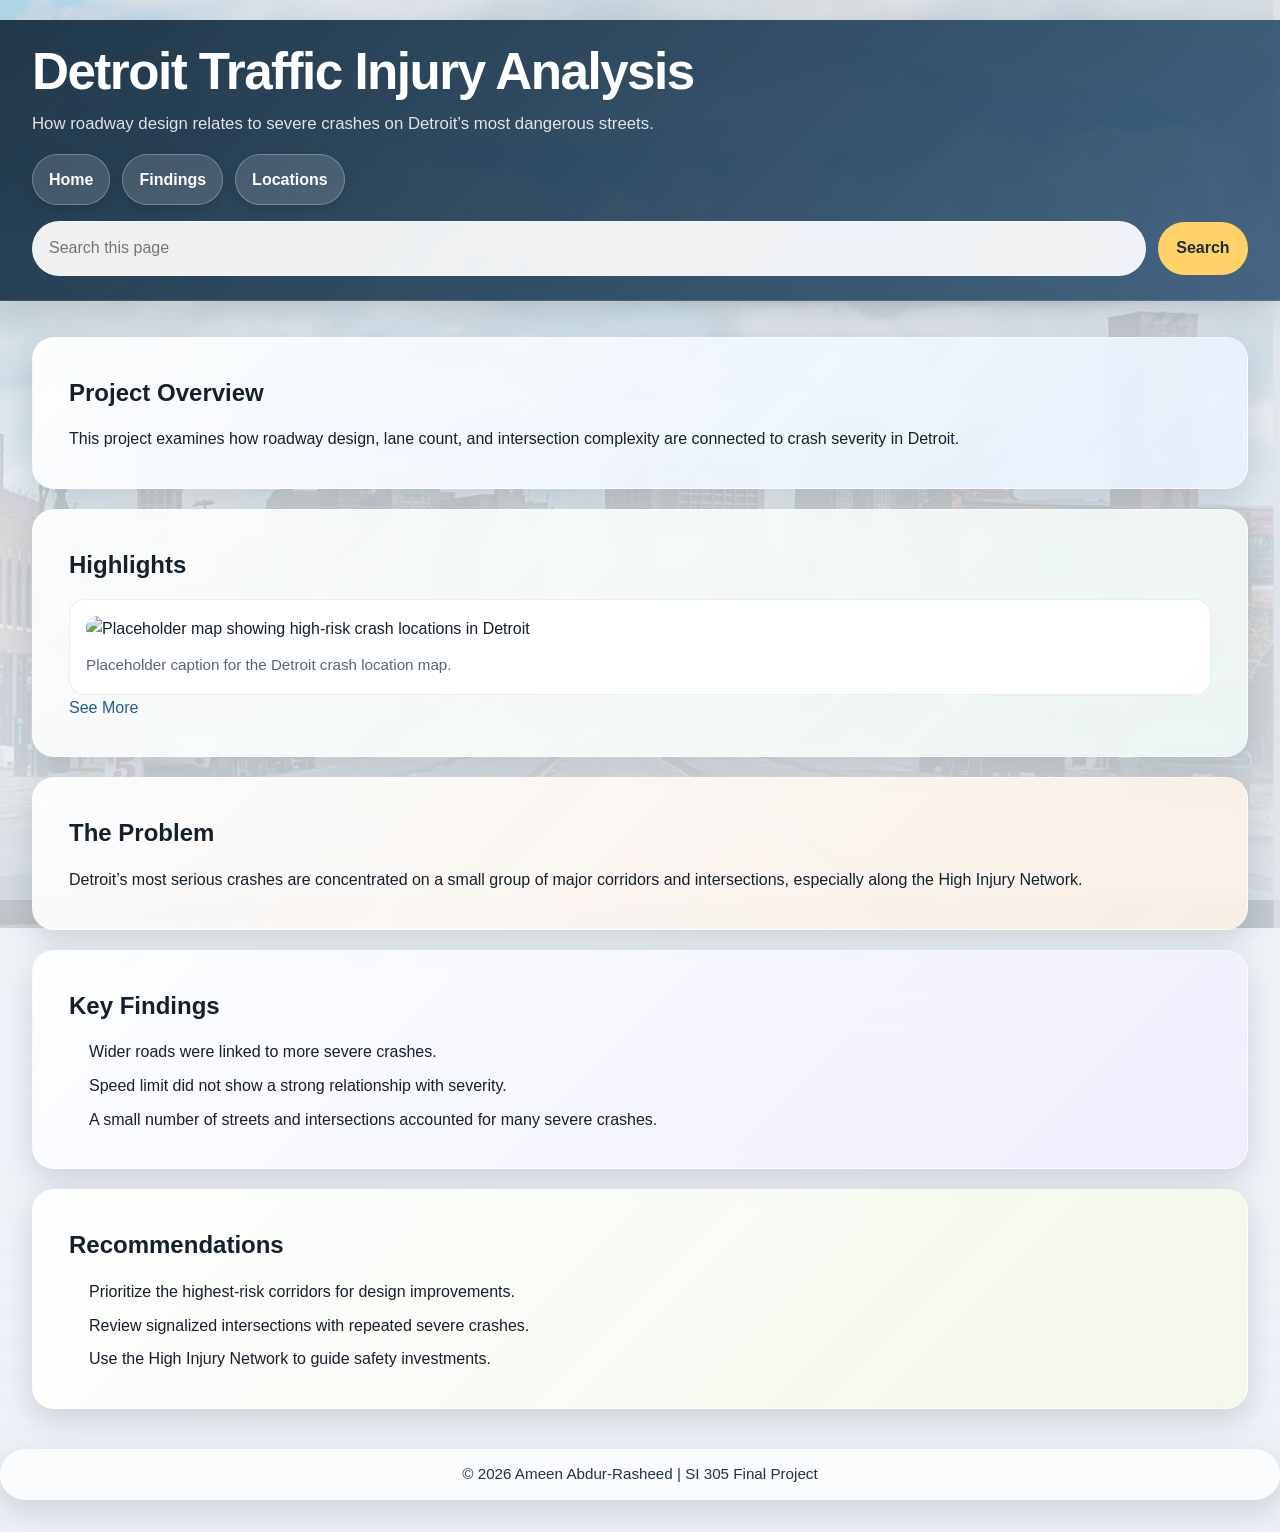
==== commit abbef260: "Update index.html and style.css" ====
--- a/index.html
+++ b/index.html
@@ -1,67 +1,3 @@
-<!-- <!DOCTYPE html>
-<html lang="en">
-<head>
-  <meta charset="UTF-8">
-  <meta name="viewport" content="width=device-width, initial-scale=1.0">
-  <title>Detroit Traffic Injury Analysis</title>
-  <link rel="stylesheet" href="style.css">
-  <link rel="stylesheet" href="reset.css">
-</head>
-<body>
-  <header>
-    <nav>
-      <a href="index.html">Home</a>
-      <a href="findings.html">Findings</a>
-      <a href="locations.html">Locations</a>
-    </nav>
-    <h1>Detroit Traffic Injury Analysis</h1>
-    <p>How roadway design relates to severe crashes on Detroit’s most dangerous streets.</p>
-  </header>
-
-  <main>
-    <section>
-      <h2>Project Overview</h2>
-      <p>This project examines how roadway design, lane count, and intersection complexity are connected to crash severity in Detroit.</p>
-    </section>
-
-    <section>
-      <h2>Highlights</h2>
-      <figure>
-        <img src="img.detroit.png" alt="A Detroit street scene showing a busy roadway and city traffic">
-        <figcaption>A scenery of a busy Detroit street.</figcaption>
-      </figure>
-    </section>
-
-    <section>
-      <h2>The Problem</h2>
-      <p>Detroit’s most serious crashes are concentrated on a small group of major corridors and intersections, especially along the High Injury Network.</p>
-    </section>
-
-    <section>
-      <h2>Key Findings</h2>
-      <ul>
-        <li>Wider roads were linked to more severe crashes.</li>
-        <li>Speed limit did not show a strong relationship with severity.</li>
-        <li>A small number of streets and intersections accounted for many severe crashes.</li>
-      </ul>
-    </section>
-
-    <section>
-      <h2>Recommendations</h2>
-      <ul>
-        <li>Prioritize the highest-risk corridors for design improvements.</li>
-        <li>Review signalized intersections with repeated severe crashes.</li>
-        <li>Use the High Injury Network to guide safety investments.</li>
-      </ul>
-    </section>
-  </main>
-
-  <footer>
-    <p>&copy; 2026 Ameen Abdur-Rasheed | SI 305 Final Project</p>
-  </footer>
-</body>
-</html> -->
-
 <!DOCTYPE html>
 <html lang="en">
 <head>
@@ -96,14 +32,15 @@
       <h2>Project Overview</h2>
       <p>This project examines how roadway design, lane count, and intersection complexity are connected to crash severity in Detroit.</p>
     </section>
+    <section class="panel panel-highlights">
+        <h2>Highlights</h2>
+        <figure>
+            <img src="chart2.jpg" alt="Placeholder map showing high-risk crash locations in Detroit">
+            <figcaption>Placeholder caption for the Detroit crash location map.</figcaption>
+        </figure>
+        <a class="see-more" href="locations.html">See More</a>
+    </section>
 
-    <section class="panel panel-highlights">
-      <h2>Highlights</h2>
-      <figure>
-        <img src="img.detroit.png" alt="A Detroit street scene showing a busy roadway and city traffic">
-        <figcaption>A scenery of a busy Detroit street.</figcaption>
-      </figure>
-    </section>
 
     <section class="panel panel-problem">
       <h2>The Problem</h2>
--- a/style.css
+++ b/style.css
@@ -1,170 +1,3 @@
-/* :root {
-  --bg: #f4f7fb;
-  --surface: #ffffff;
-  --surface-alt: #eef3f8;
-  --text: #16202a;
-  --muted: #5c6b7a;
-  --accent: #1f5f8b;
-  --accent-dark: #174963;
-  --border: #d8e1ea;
-  --shadow: 0 10px 30px rgba(22, 32, 42, 0.08);
-  --radius: 18px;
-}
-
-* {
-  box-sizing: border-box;
-}
-
-html {
-  scroll-behavior: smooth;
-}
-
-body {
-  margin: 0;
-  font-family: Arial, Helvetica, sans-serif;
-  background: linear-gradient(180deg, #f8fbff 0%, var(--bg) 100%);
-  color: var(--text);
-  line-height: 1.6;
-}
-
-a {
-  color: var(--accent);
-  text-decoration: none;
-}
-
-a:hover,
-a:focus-visible {
-  color: var(--accent-dark);
-  text-decoration: underline;
-}
-
-header,
-main,
-footer {
-  width: 100%;
-}
-
-header > *,
-main > *,
-footer > * {
-  width: min(100%, 1100px);
-  margin-left: auto;
-  margin-right: auto;
-  padding-left: 1rem;
-  padding-right: 1rem;
-}
-
-header {
-  padding: 2rem 0 1rem;
-}
-
-nav {
-  display: flex;
-  flex-wrap: wrap;
-  gap: 0.75rem;
-  margin-bottom: 1.25rem;
-}
-
-nav a {
-  display: inline-block;
-  padding: 0.7rem 1rem;
-  border: 1px solid var(--border);
-  border-radius: 999px;
-  background: var(--surface);
-  box-shadow: 0 4px 14px rgba(22, 32, 42, 0.04);
-  font-weight: 700;
-}
-
-nav a:hover,
-nav a:focus-visible {
-  background: var(--accent);
-  color: #fff;
-  text-decoration: none;
-}
-
-h1 {
-  margin: 0;
-  font-size: clamp(2rem, 4vw, 3.4rem);
-  line-height: 1.1;
-  letter-spacing: -0.03em;
-}
-
-header p {
-  margin: 0.75rem 0 0;
-  color: var(--muted);
-  font-size: 1.05rem;
-}
-
-main {
-  display: flex;
-  flex-direction: column;
-  gap: 1.5rem;
-  padding: 1rem 0 2rem;
-}
-
-section {
-  background: var(--surface);
-  border: 1px solid var(--border);
-  border-radius: var(--radius);
-  box-shadow: var(--shadow);
-  padding: 2rem;
-}
-
-h2 {
-  margin: 0 0 0.9rem;
-  font-size: 1.5rem;
-}
-
-p {
-  margin: 0;
-}
-
-section p + p,
-section ul {
-  margin-top: 1rem;
-}
-
-ul {
-  margin: 0;
-  padding-left: 1.25rem;
-}
-
-li + li {
-  margin-top: 0.5rem;
-}
-
-figure {
-  margin: 1rem 0 0;
-  padding: 1rem;
-  background: var(--surface-alt);
-  border-radius: 14px;
-  border: 1px solid var(--border);
-}
-
-img {
-  width: 100%;
-  height: auto;
-  display: block;
-  border-radius: 12px;
-}
-
-figcaption {
-  margin-top: 0.75rem;
-  color: var(--muted);
-  font-size: 0.95rem;
-}
-
-footer {
-  padding: 0 0 2rem;
-}
-
-footer p {
-  text-align: center;
-  color: var(--muted);
-  font-size: 0.95rem;
-} */
-
-
 :root {
   --text: #14202b;
   --muted: #556776;
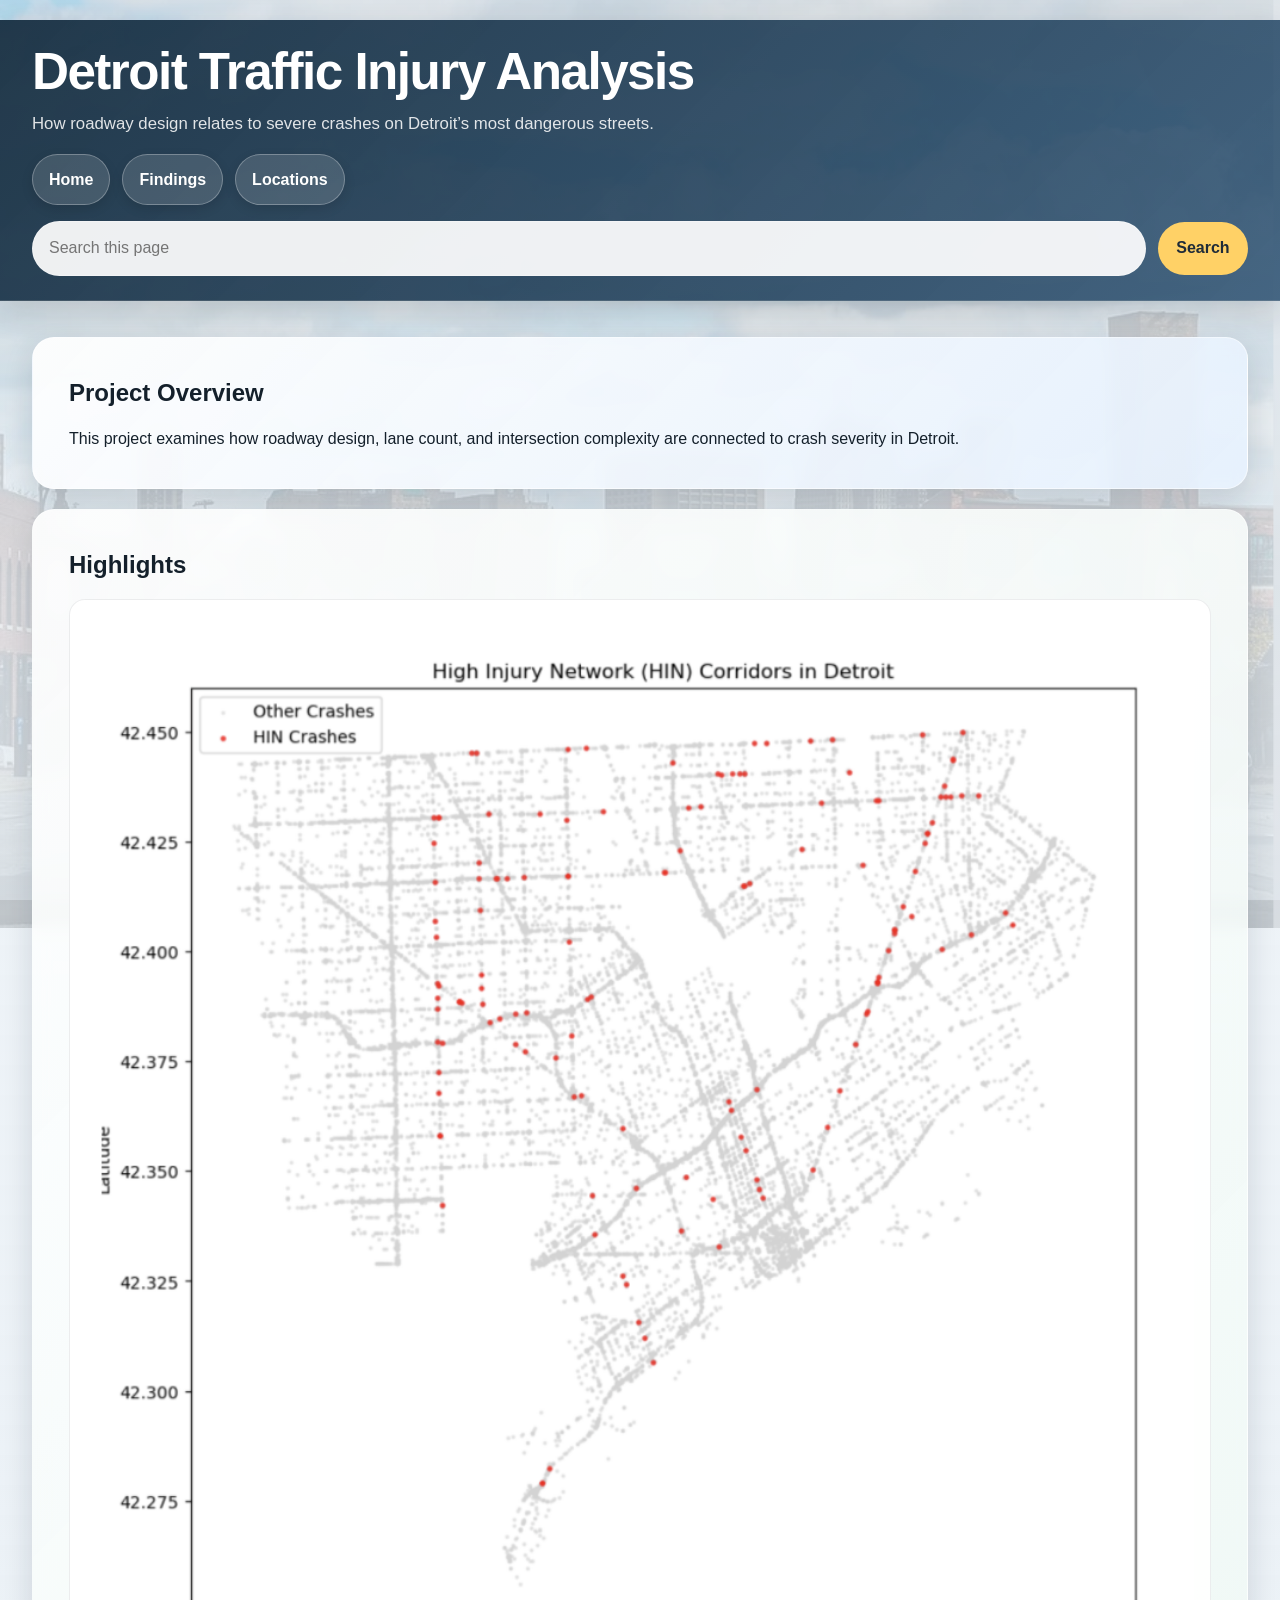
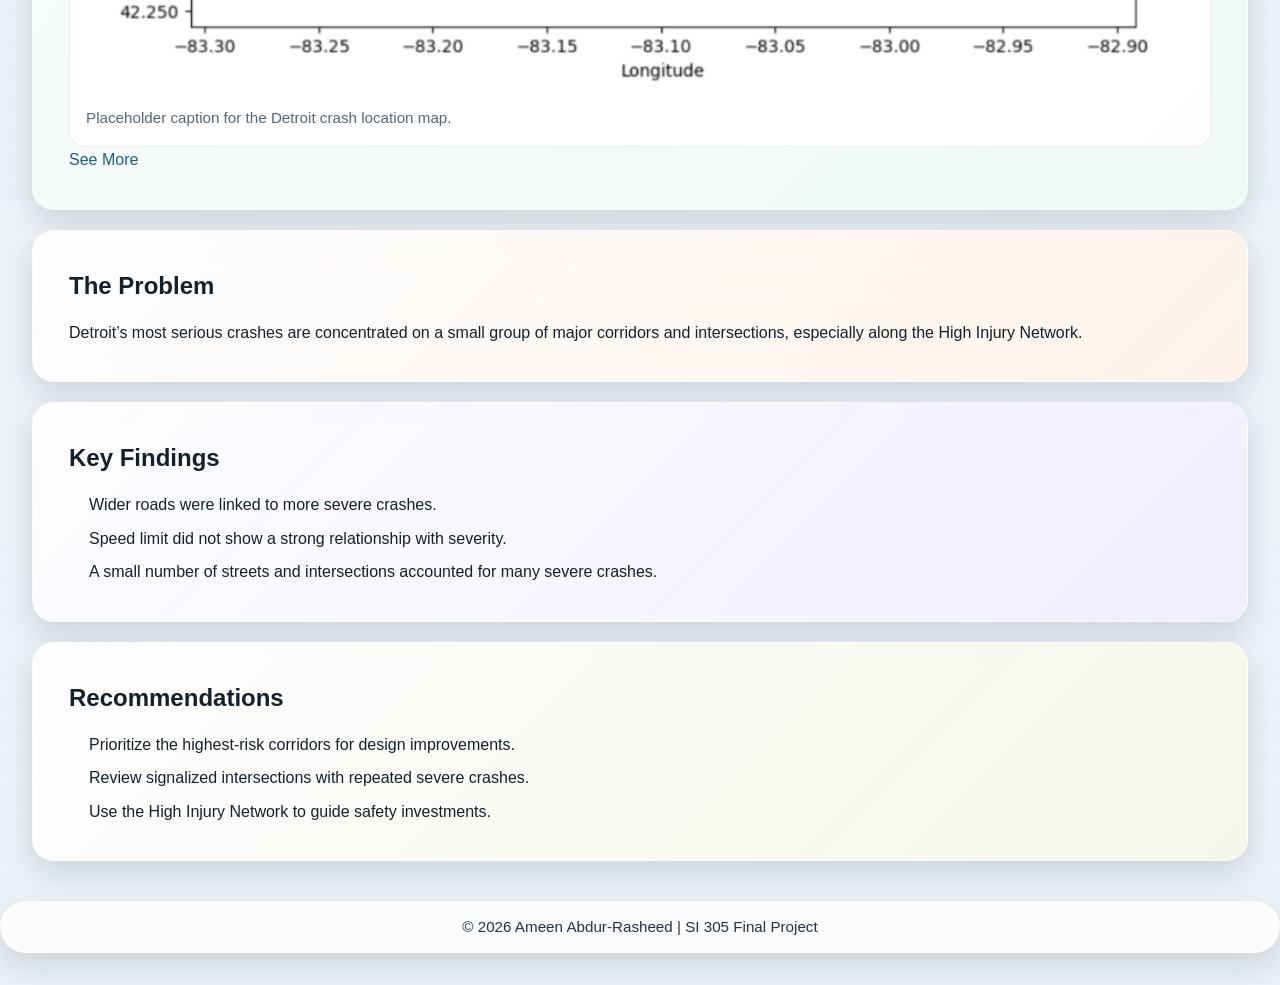
==== commit 9c51f3fa: "Update index.html and locations.html" ====
--- a/index.html
+++ b/index.html
@@ -35,7 +35,7 @@
     <section class="panel panel-highlights">
         <h2>Highlights</h2>
         <figure>
-            <img src="chart2.jpg" alt="Placeholder map showing high-risk crash locations in Detroit">
+            <img src="Chart2 .png" alt="Placeholder map showing high-risk crash locations in Detroit">
             <figcaption>Placeholder caption for the Detroit crash location map.</figcaption>
         </figure>
         <a class="see-more" href="locations.html">See More</a>
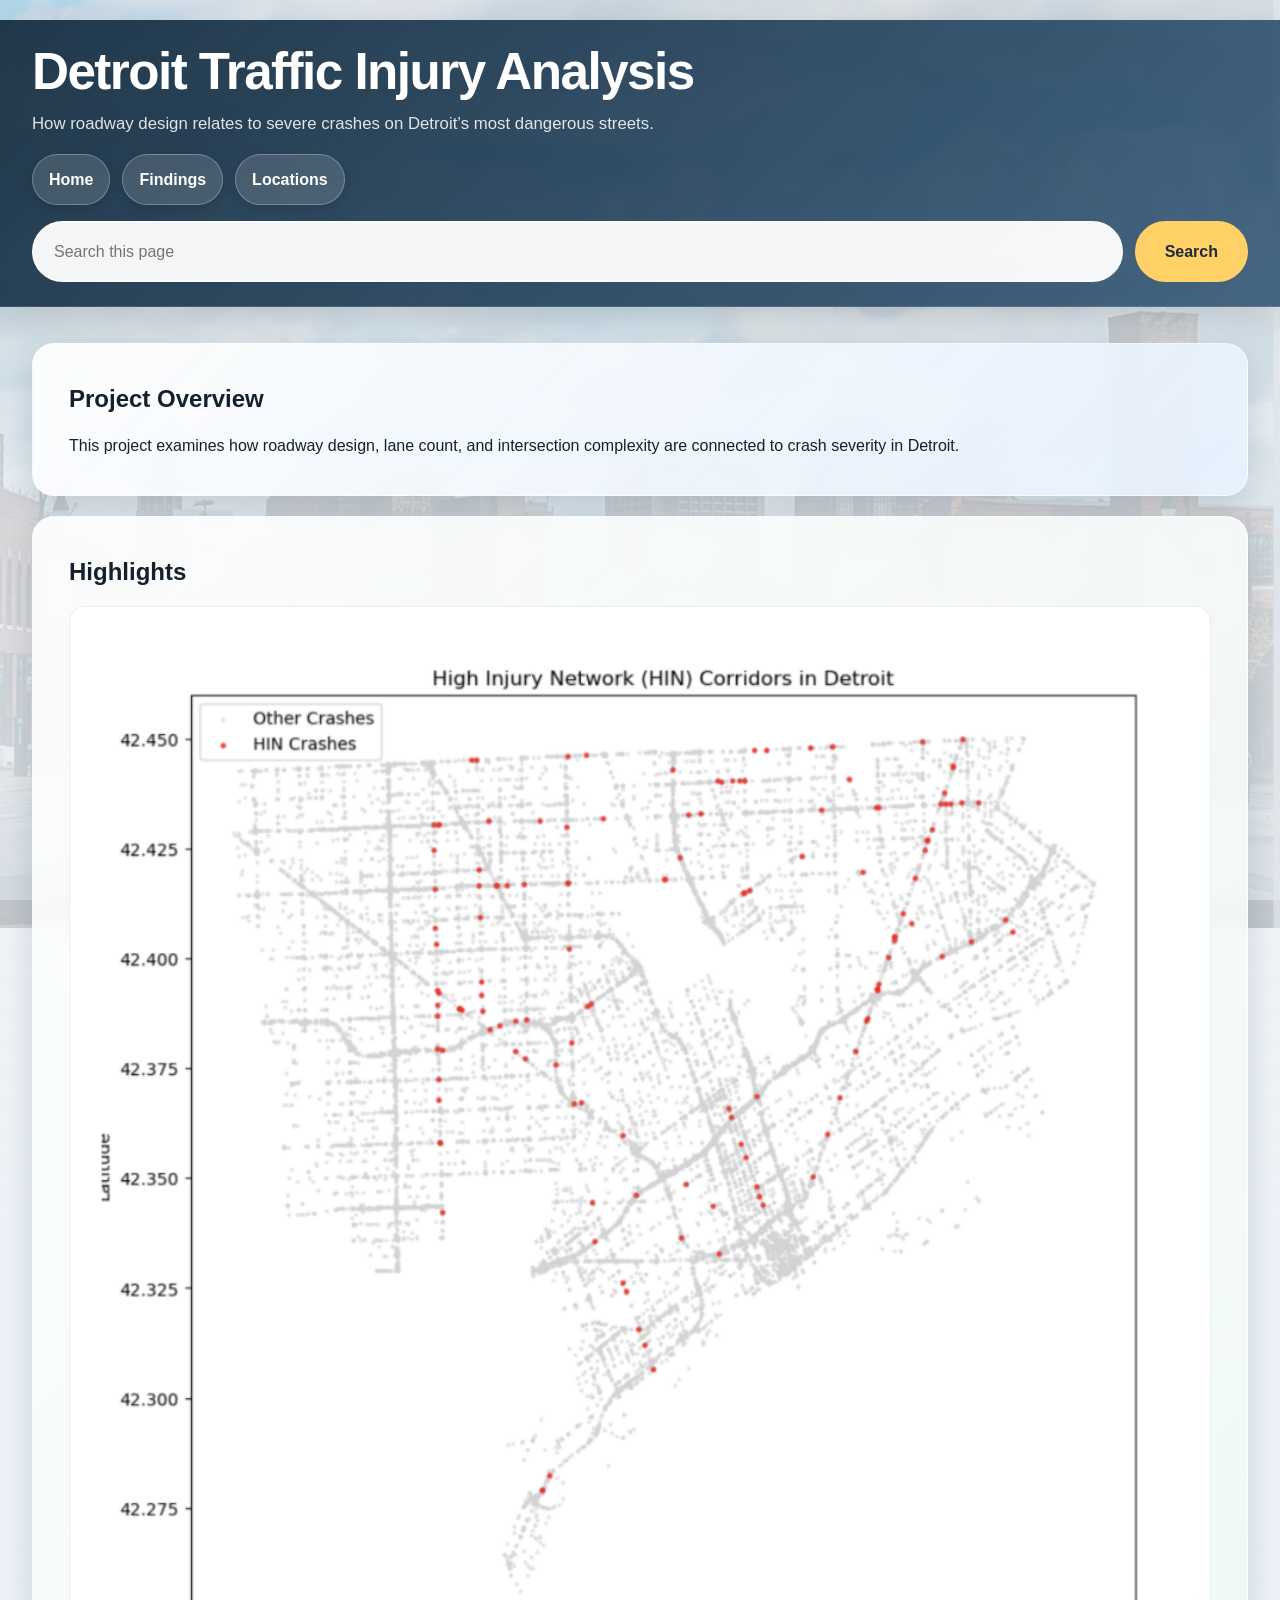
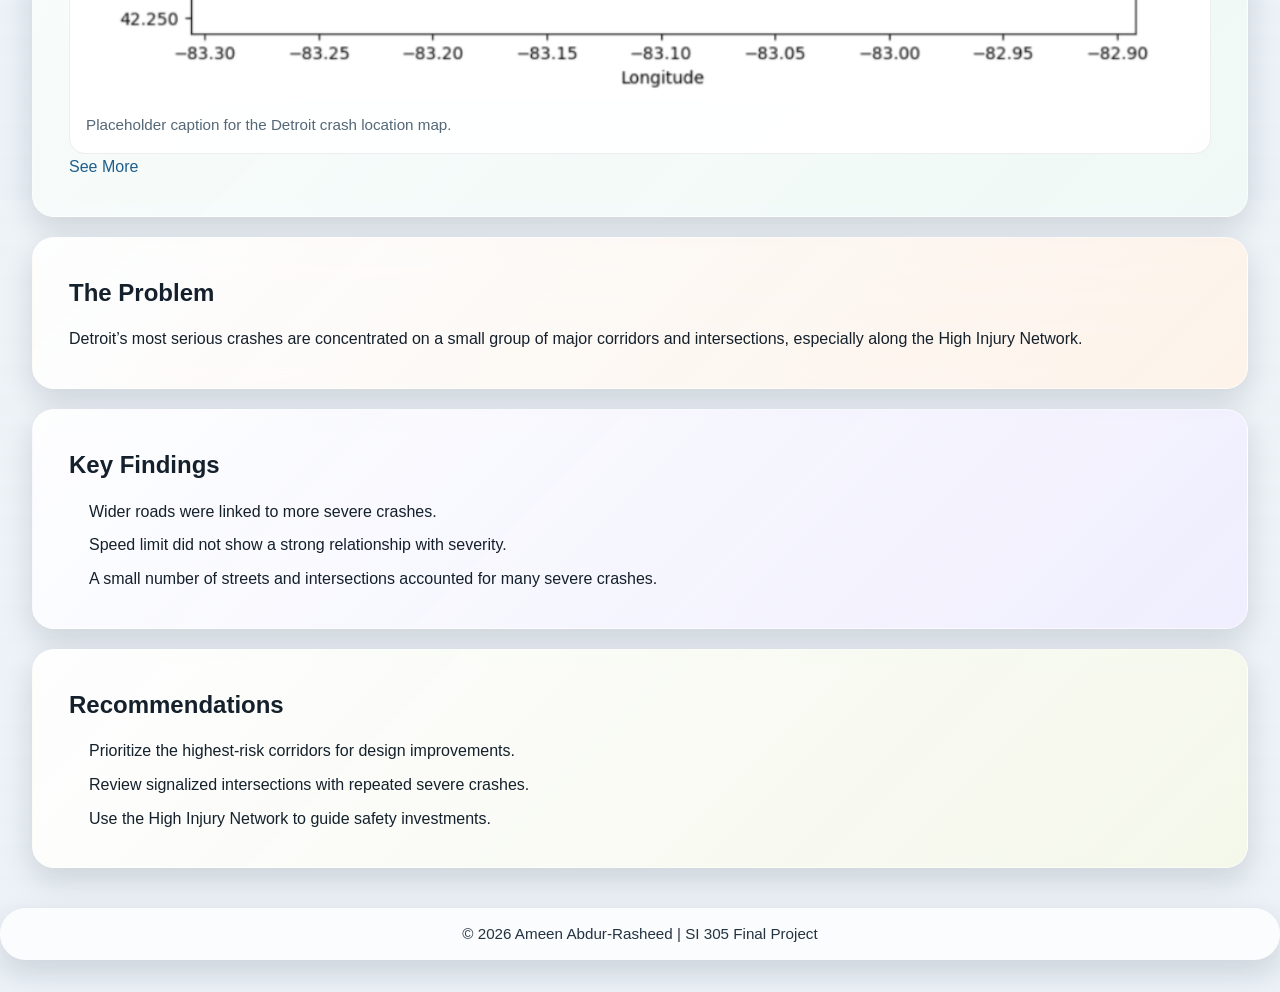
==== commit 2c72d01b: "Update findings, index, and locations" ====
--- a/index.html
+++ b/index.html
@@ -69,5 +69,6 @@
   <footer>
     <p>&copy; 2026 Ameen Abdur-Rasheed | SI 305 Final Project</p>
   </footer>
+  <script src="IN.js"></script>
 </body>
 </html>
--- a/style.css
+++ b/style.css
@@ -107,7 +107,7 @@
   text-decoration: none;
 }
 
-.search-bar {
+/* .search-bar {
   display: flex;
   gap: 0.75rem;
   flex-wrap: wrap;
@@ -132,12 +132,44 @@
   color: #1f2b38;
   font-weight: 700;
   cursor: pointer;
+} */
+.search-bar {
+  display: flex;
+  gap: 0.75rem;
+  flex-wrap: wrap;
+  align-items: center;
+  margin-top: 0.5rem;
+}
+
+.search-bar input {
+  flex: 1 1 280px;
+  padding: 1rem 1.25rem;
+  border: 2px solid rgba(255, 255, 255, 0.5);
+  border-radius: 999px;
+  background: rgba(255, 255, 255, 0.95);
+  color: var(--text);
+  font-size: 1rem;
+  outline: none;
+}
+
+.search-bar button {
+  padding: 1rem 1.75rem;
+  border: 2px solid #ffd166;
+  border-radius: 999px;
+  background: #ffd166;
+  color: #1f2b38;
+  font-weight: 700;
+  font-size: 1rem;
+  cursor: pointer;
+  white-space: nowrap;
 }
 
 .search-bar button:hover,
 .search-bar button:focus-visible {
   background: #ffbf3c;
-}
+  border-color: #ffbf3c;
+}
+
 
 main {
   display: flex;
@@ -263,4 +295,4 @@
   .panel {
     padding: 2.25rem;
   }
-}
+}
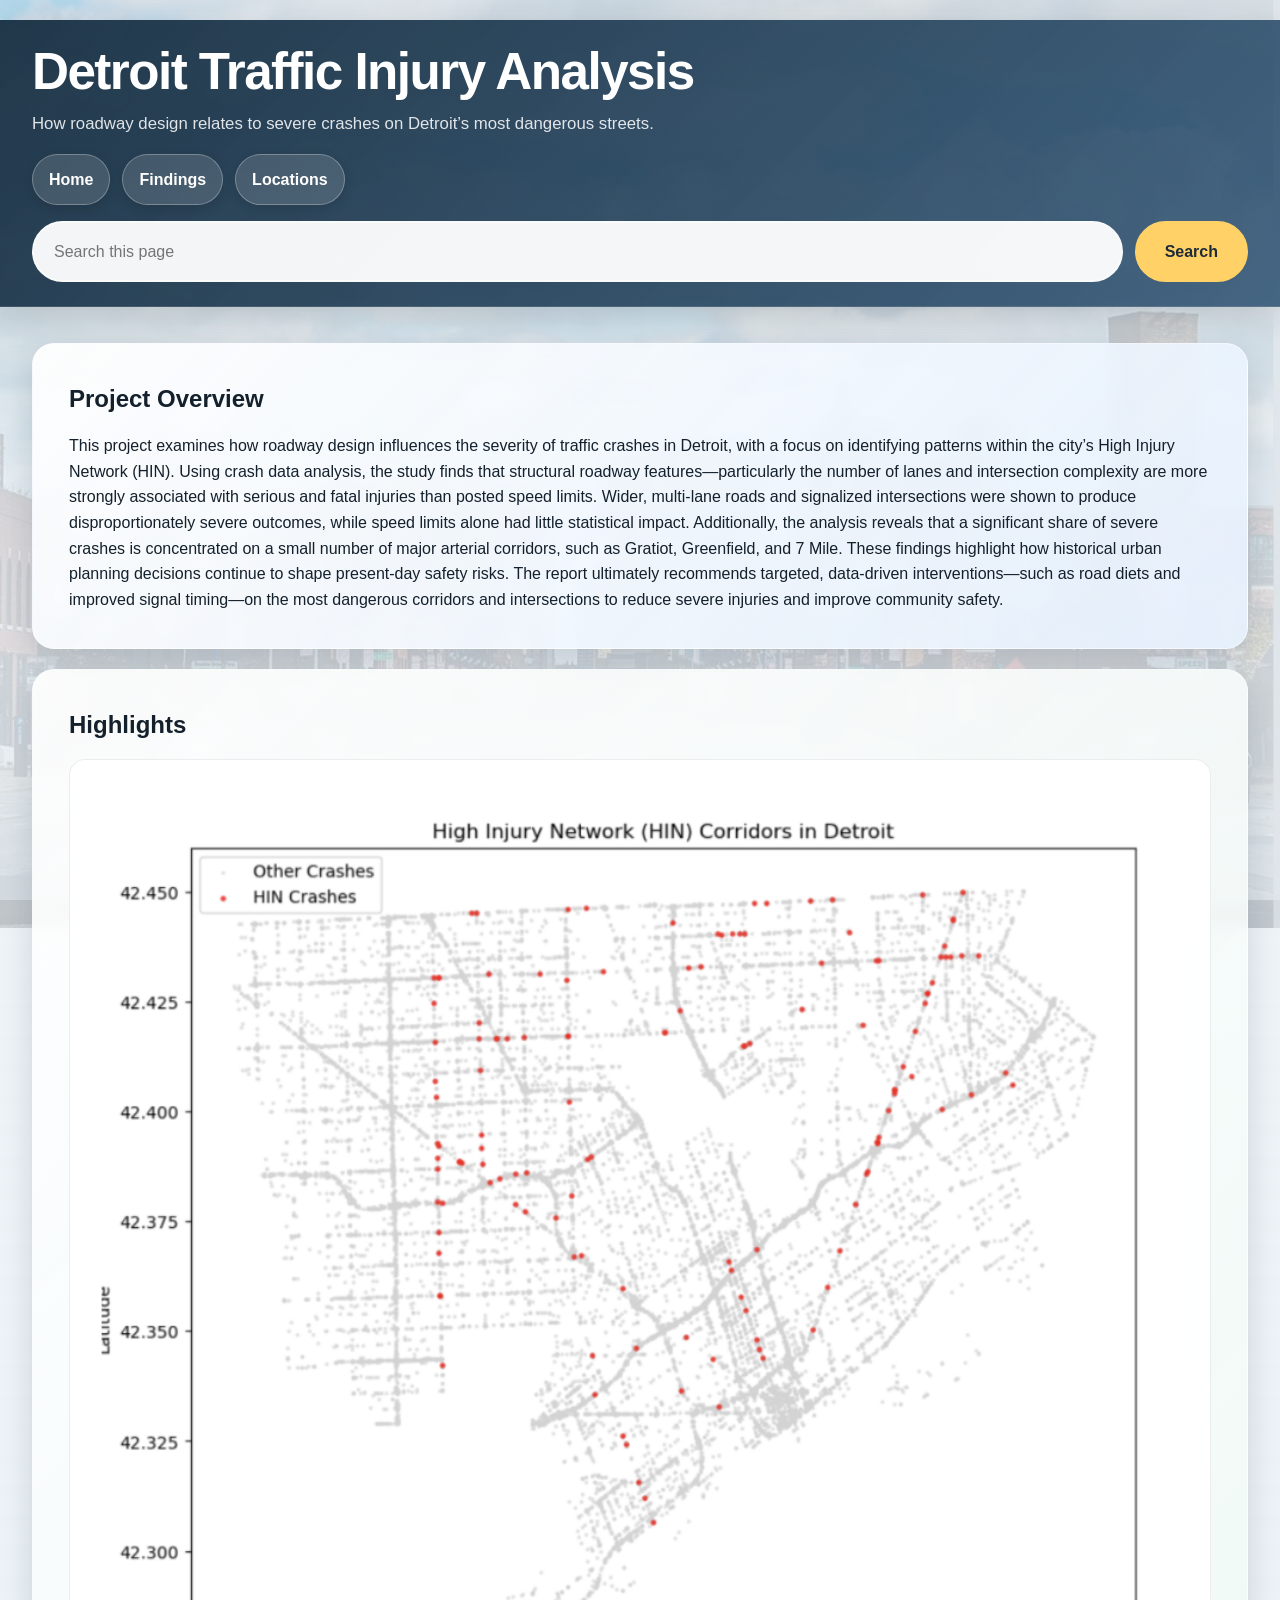
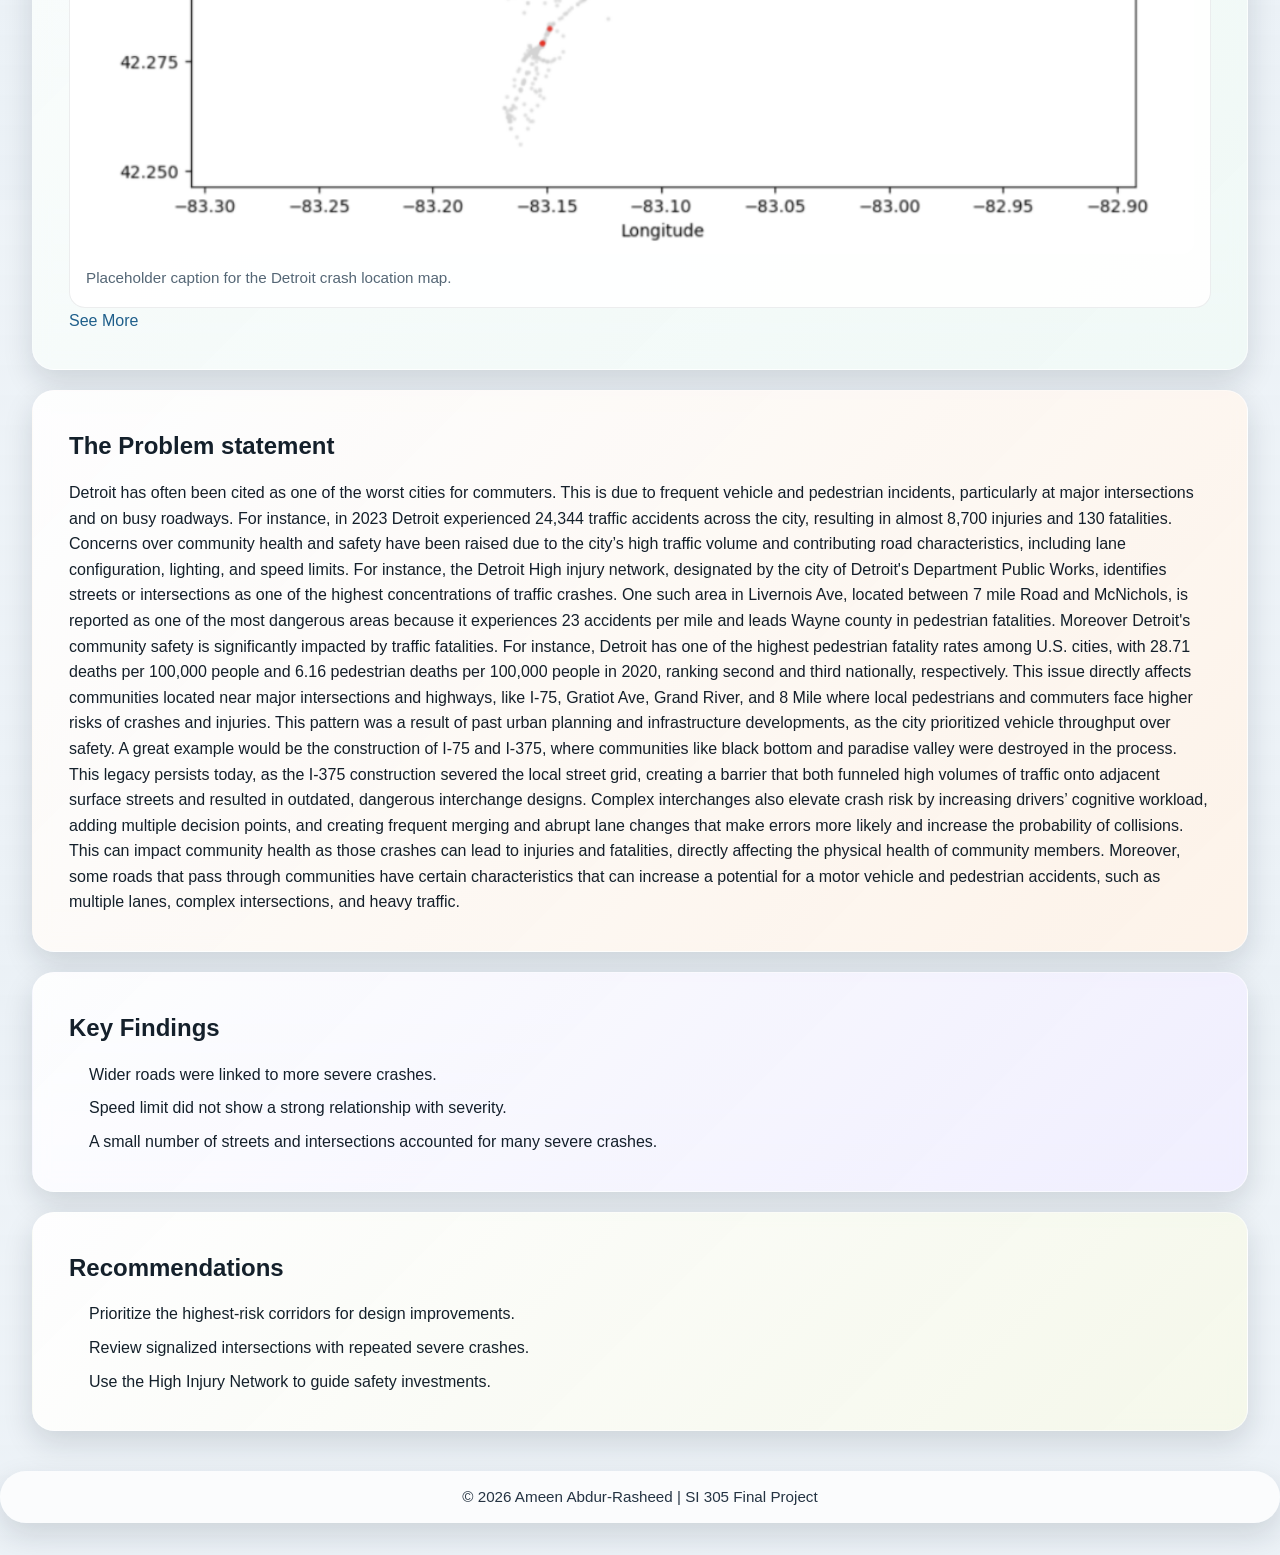
==== commit 08e3cdee: "Update index.html" ====
--- a/index.html
+++ b/index.html
@@ -30,7 +30,9 @@
   <main>
     <section class="panel panel-overview">
       <h2>Project Overview</h2>
-      <p>This project examines how roadway design, lane count, and intersection complexity are connected to crash severity in Detroit.</p>
+      <p>
+        This project examines how roadway design influences the severity of traffic crashes in Detroit, with a focus on identifying patterns within the city’s High Injury Network (HIN). Using crash data analysis, the study finds that structural roadway features—particularly the number of lanes and intersection complexity are more strongly associated with serious and fatal injuries than posted speed limits. Wider, multi-lane roads and signalized intersections were shown to produce disproportionately severe outcomes, while speed limits alone had little statistical impact. Additionally, the analysis reveals that a significant share of severe crashes is concentrated on a small number of major arterial corridors, such as Gratiot, Greenfield, and 7 Mile. These findings highlight how historical urban planning decisions continue to shape present-day safety risks. The report ultimately recommends targeted, data-driven interventions—such as road diets and improved signal timing—on the most dangerous corridors and intersections to reduce severe injuries and improve community safety.
+      </p>
     </section>
     <section class="panel panel-highlights">
         <h2>Highlights</h2>
@@ -43,8 +45,11 @@
 
 
     <section class="panel panel-problem">
-      <h2>The Problem</h2>
-      <p>Detroit’s most serious crashes are concentrated on a small group of major corridors and intersections, especially along the High Injury Network.</p>
+      <h2>The Problem statement</h2>
+      <p>
+        Detroit has often been cited as one of the worst cities for commuters. This is due to frequent vehicle and pedestrian incidents, particularly at major intersections and on busy roadways. For instance, in 2023 Detroit experienced 24,344 traffic accidents across the city, resulting in almost 8,700 injuries and 130 fatalities. Concerns over community health and safety have been raised due to the city’s high traffic volume and contributing road characteristics, including lane configuration, lighting, and speed limits. For instance, the Detroit High injury network, designated by the city of Detroit's Department Public Works, identifies streets or intersections as one of  the highest concentrations of traffic crashes. One such area in Livernois Ave, located  between 7 mile Road and McNichols,  is reported as one of the most dangerous areas because it experiences 23 accidents per mile and leads Wayne county in pedestrian fatalities. Moreover Detroit's community safety is significantly impacted by traffic fatalities.  For instance, Detroit has one of the highest pedestrian fatality rates among U.S. ​​cities, with 28.71 deaths per 100,000 people and 6.16 pedestrian deaths per 100,000 people in 2020, ranking second and third nationally, respectively​.  
+        This issue directly affects communities located near major intersections and highways, like I-75, Gratiot Ave, Grand River, and 8 Mile where local pedestrians and commuters face higher risks of crashes and injuries. This pattern was a result of past urban planning and infrastructure developments, as the city prioritized vehicle throughput over safety. A great example would be the construction of I-75 and I-375, where communities like black bottom and paradise valley were destroyed in the process.  This legacy persists today, as the I-375 construction severed the local street grid, creating a barrier that both funneled high volumes of traffic onto adjacent surface streets and resulted in outdated, dangerous interchange designs.  Complex interchanges also elevate crash risk by increasing drivers’ cognitive workload, adding multiple decision points, and creating frequent merging and abrupt lane changes that make errors more likely and increase the probability of collisions.​ This can impact community health as those crashes can lead to injuries and fatalities, directly affecting the physical health of community members. Moreover, some roads that pass through communities have certain characteristics that can increase a potential for a motor vehicle and pedestrian accidents, such as multiple lanes, complex intersections, and heavy traffic.  
+      </p>
     </section>
 
     <section class="panel panel-findings">
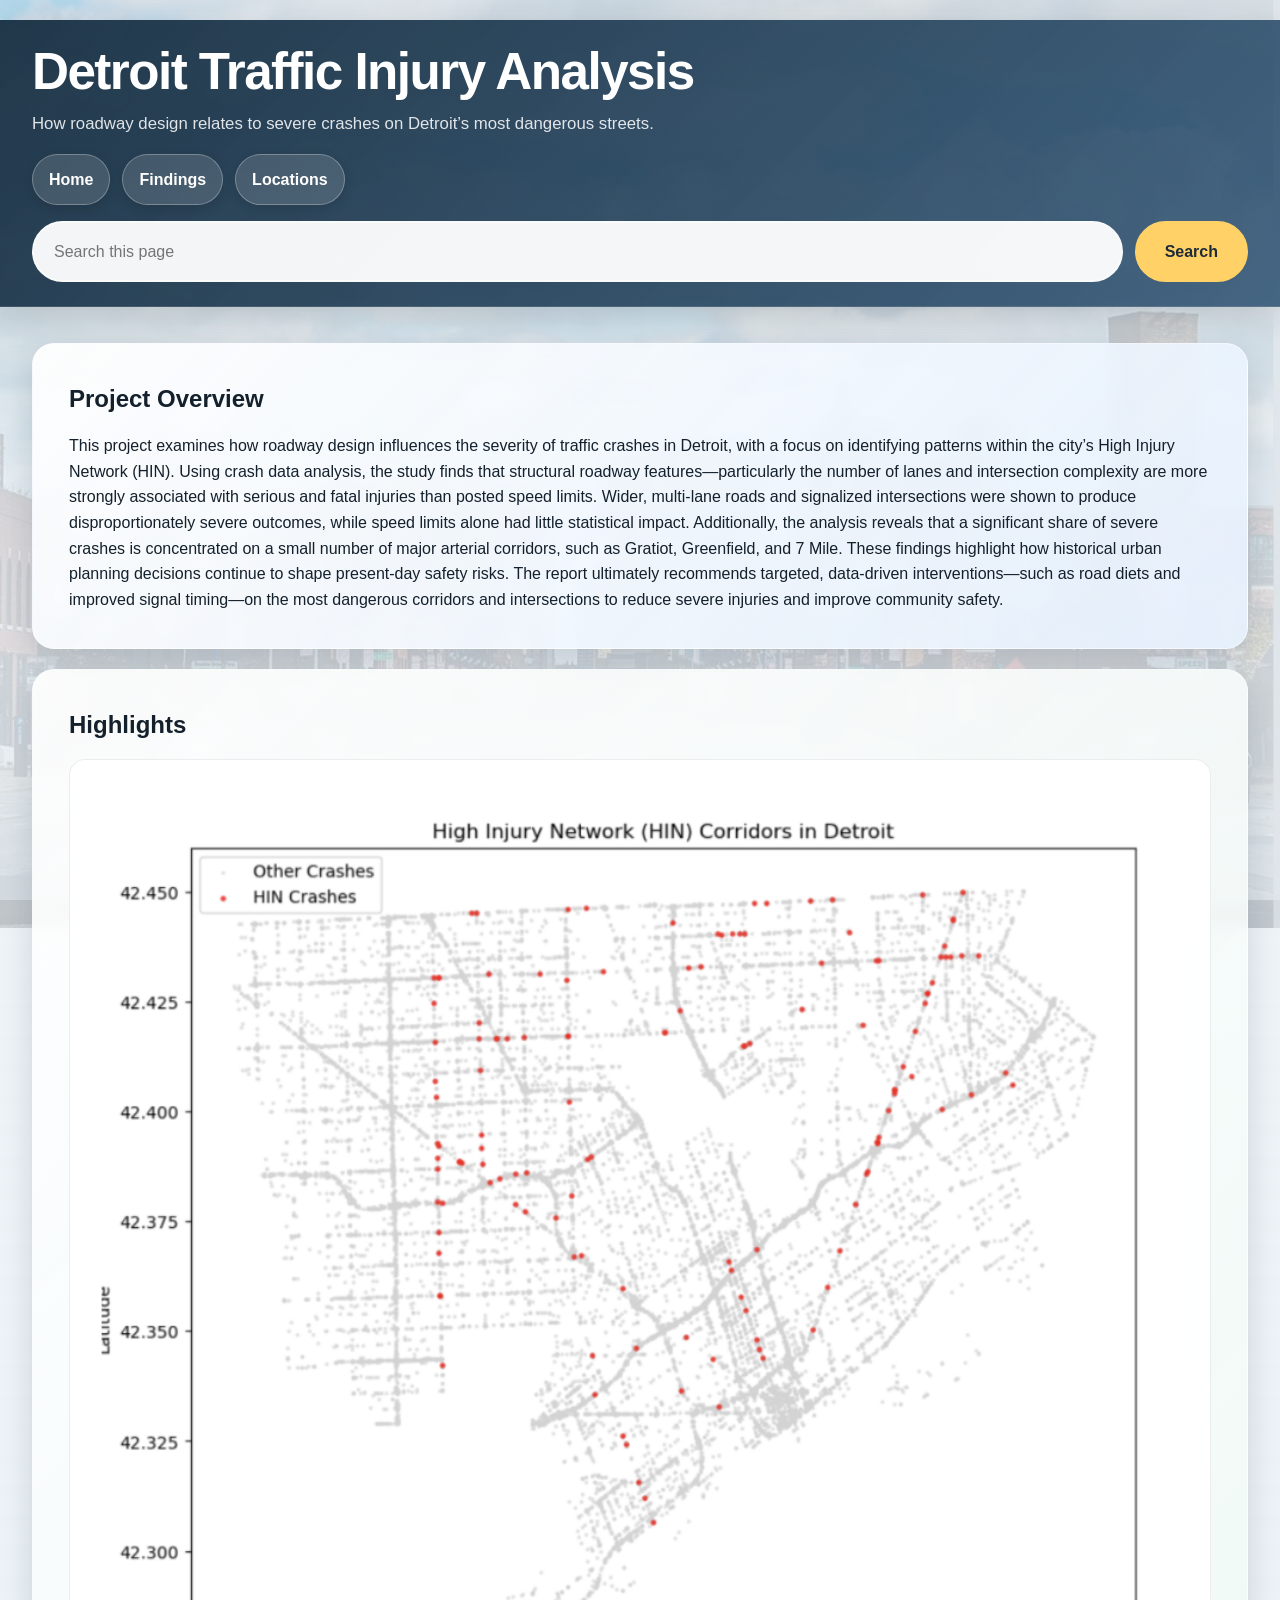
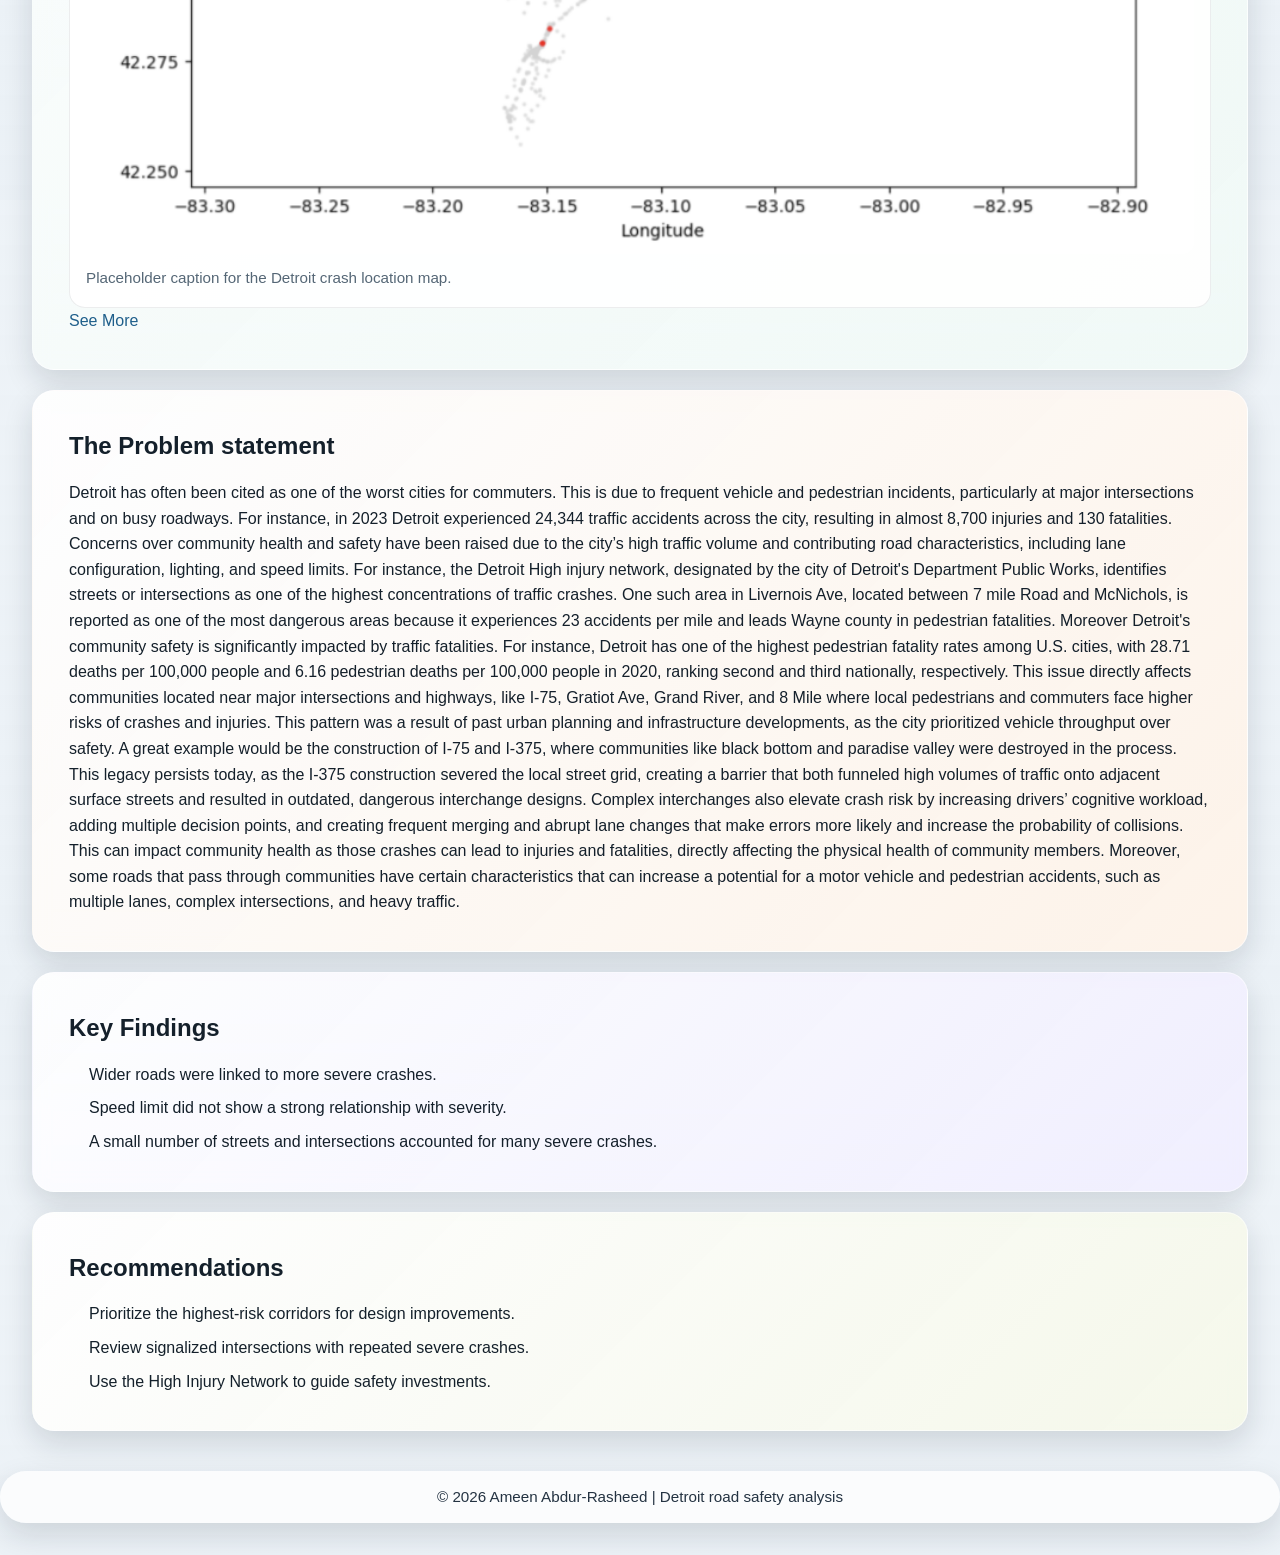
==== commit 10fcd2a6: "Update findings, index, and locations" ====
--- a/index.html
+++ b/index.html
@@ -72,7 +72,7 @@
   </main>
 
   <footer>
-    <p>&copy; 2026 Ameen Abdur-Rasheed | SI 305 Final Project</p>
+    <p>&copy; 2026 Ameen Abdur-Rasheed | Detroit road safety analysis</p>
   </footer>
   <script src="IN.js"></script>
 </body>
